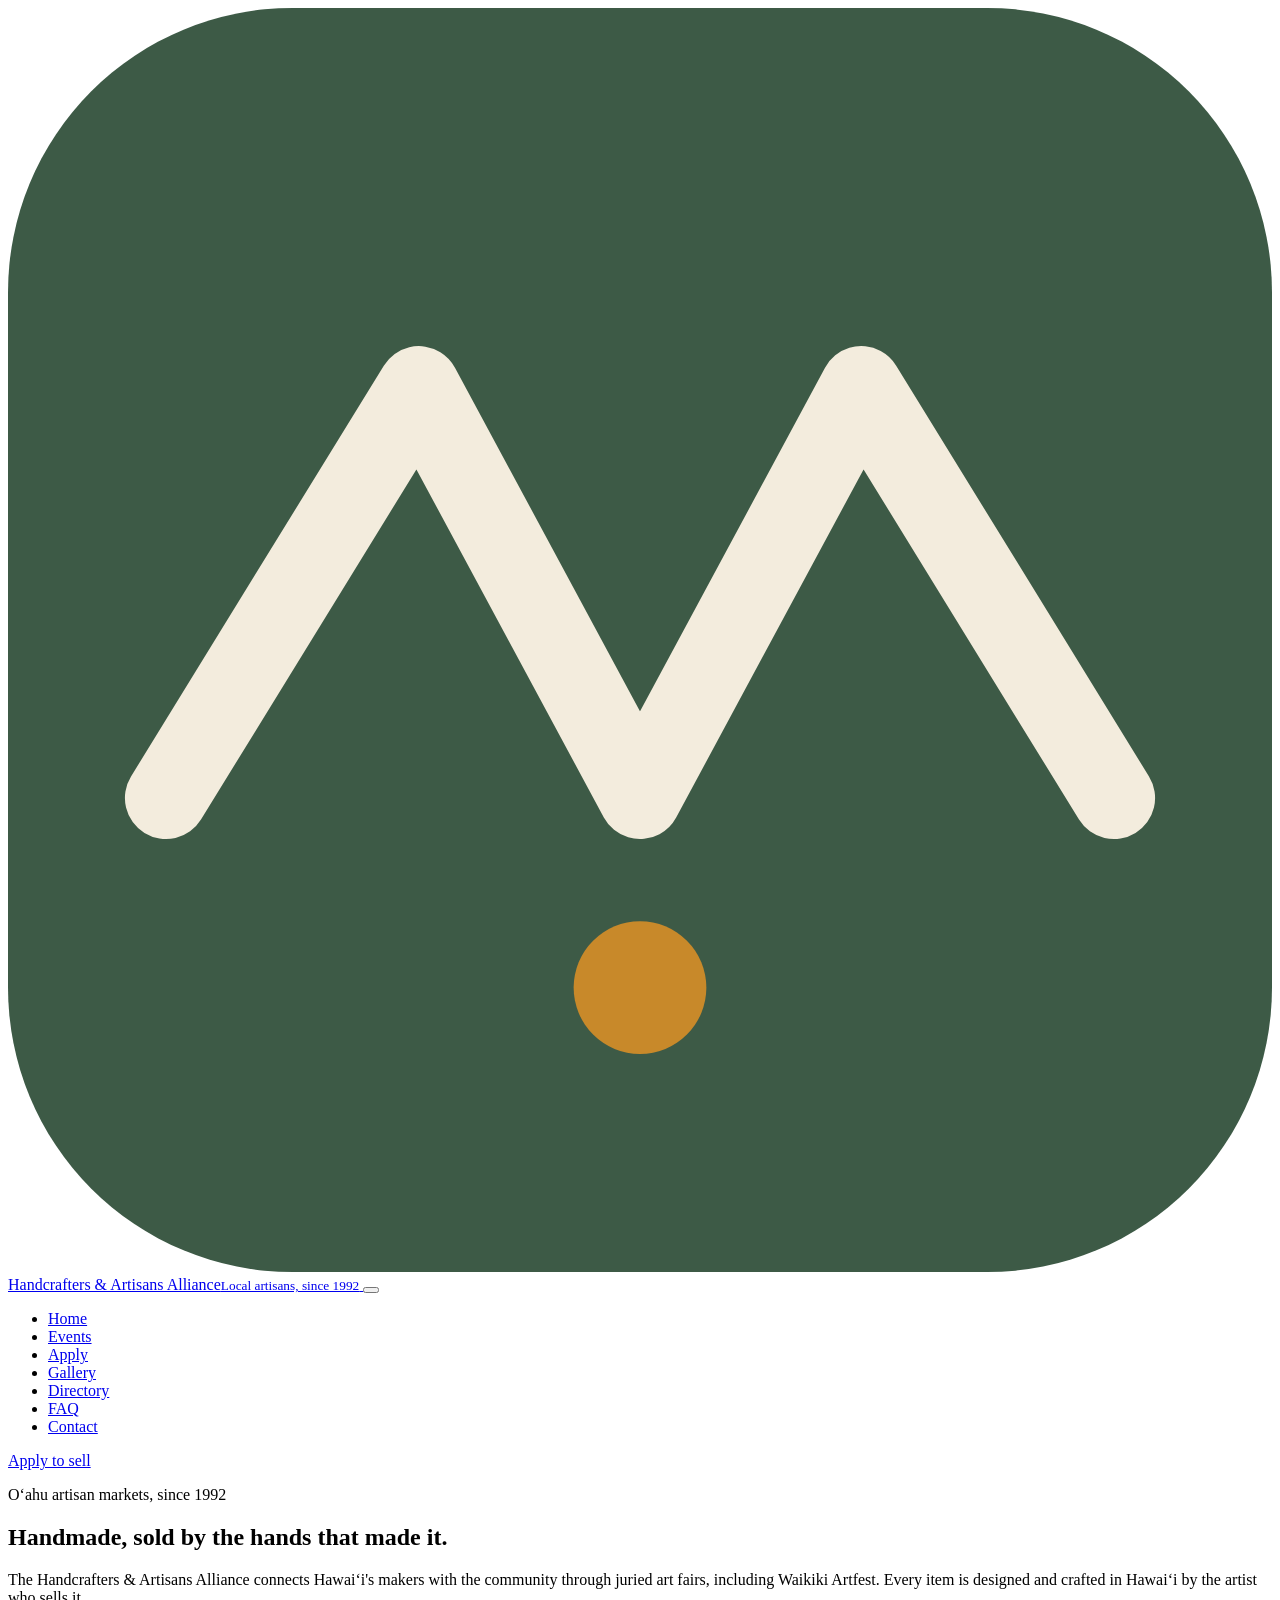
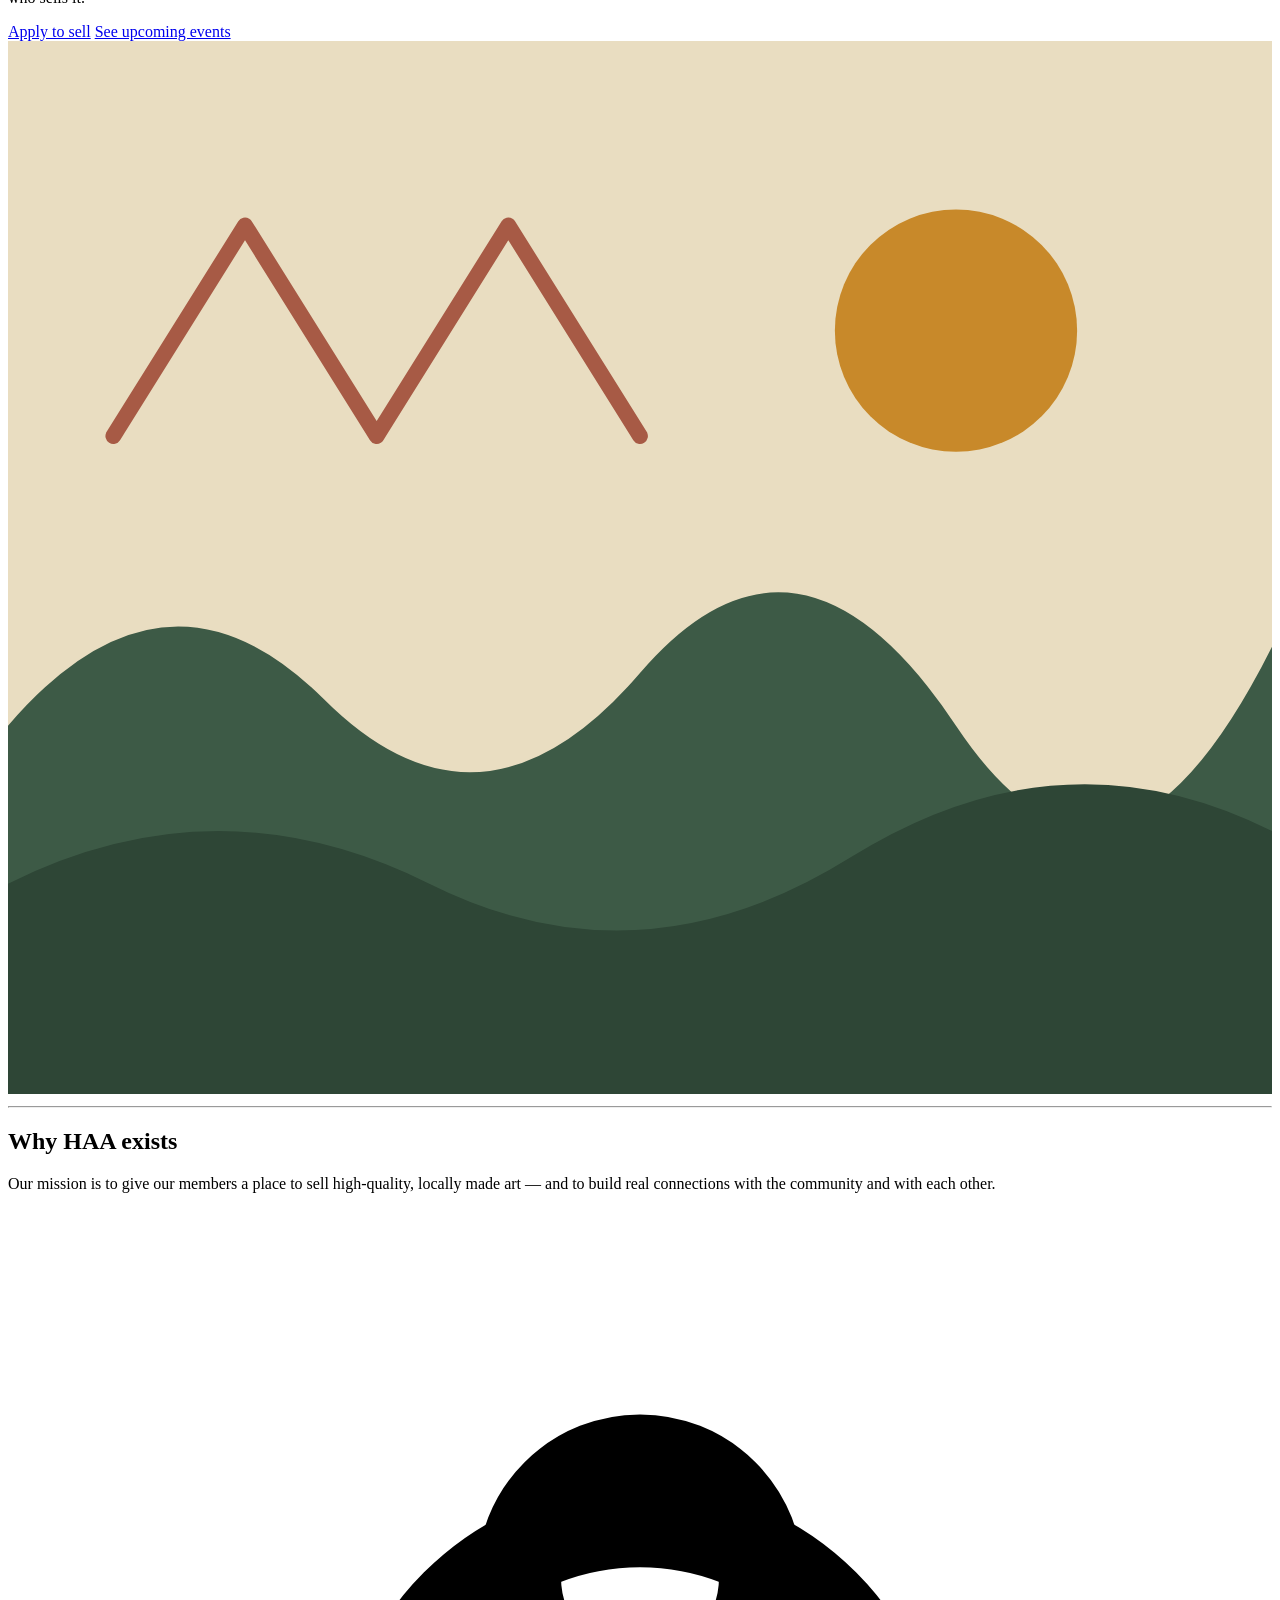
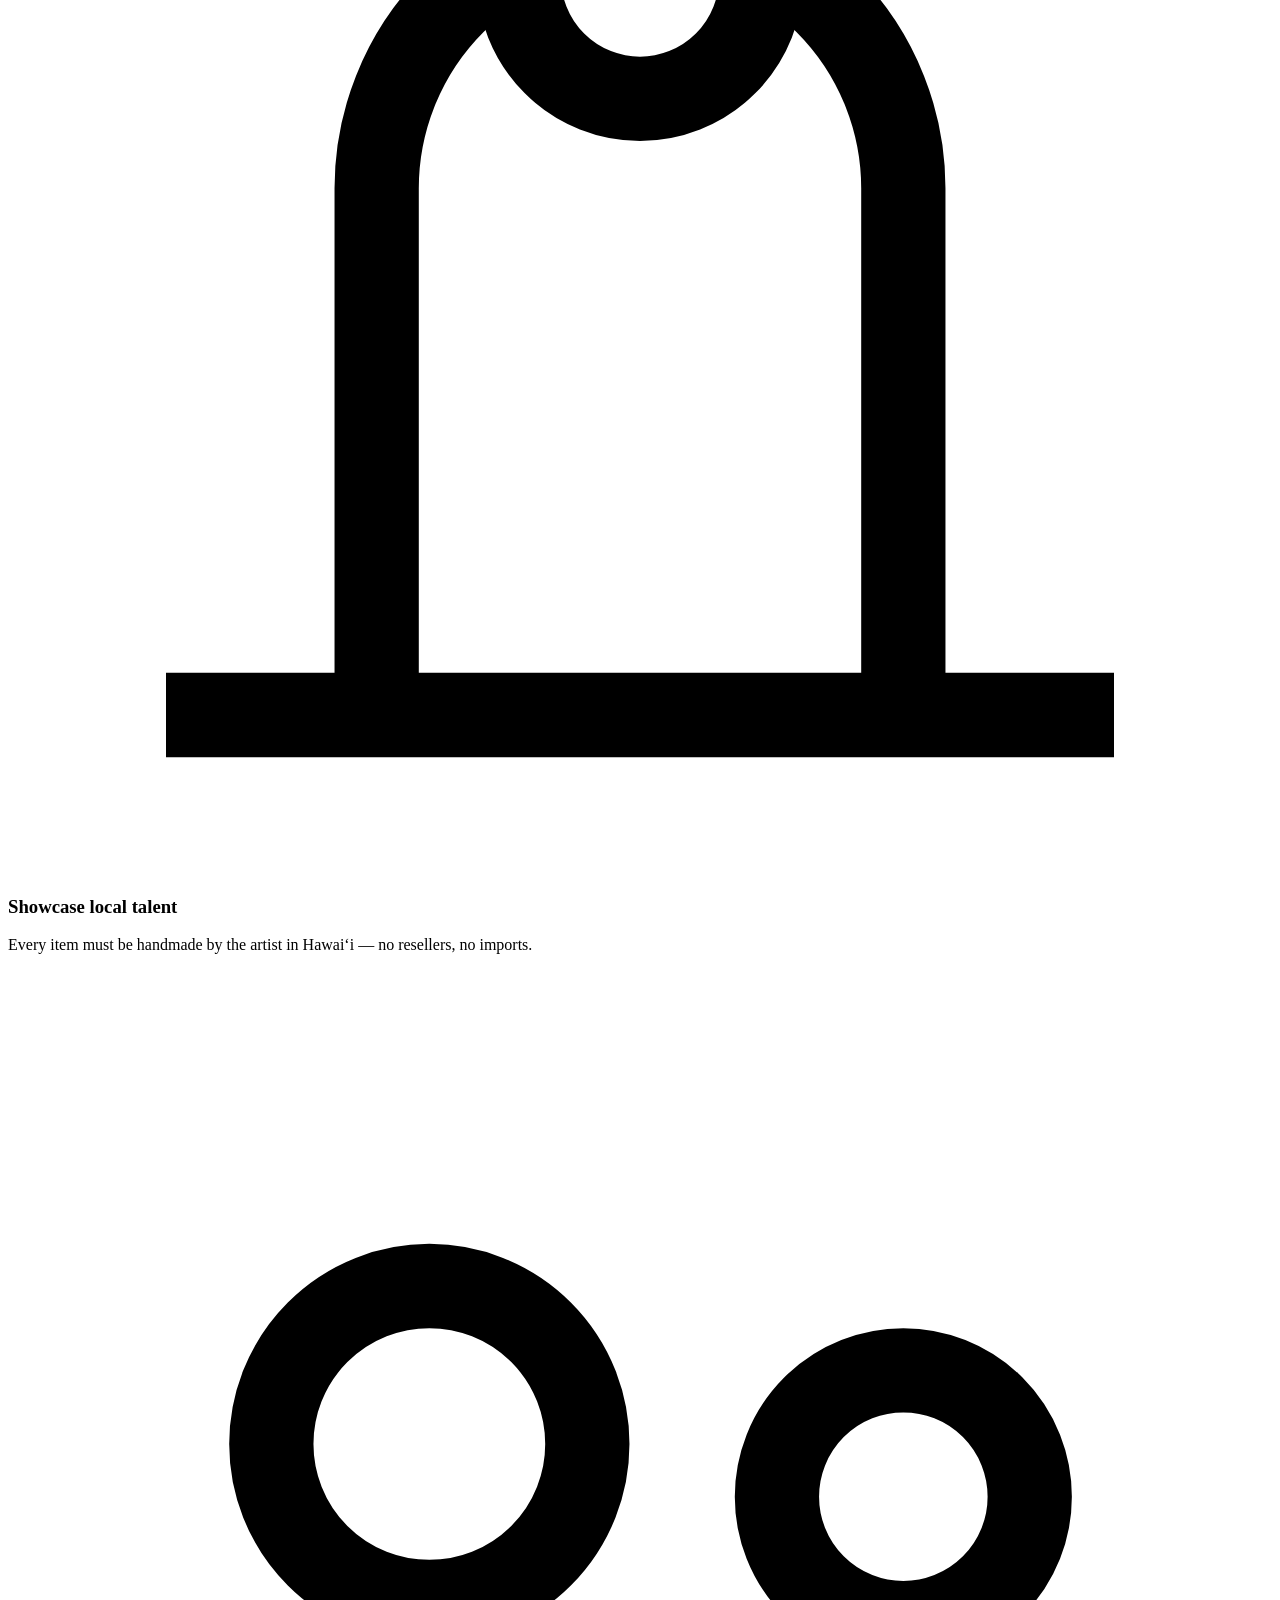
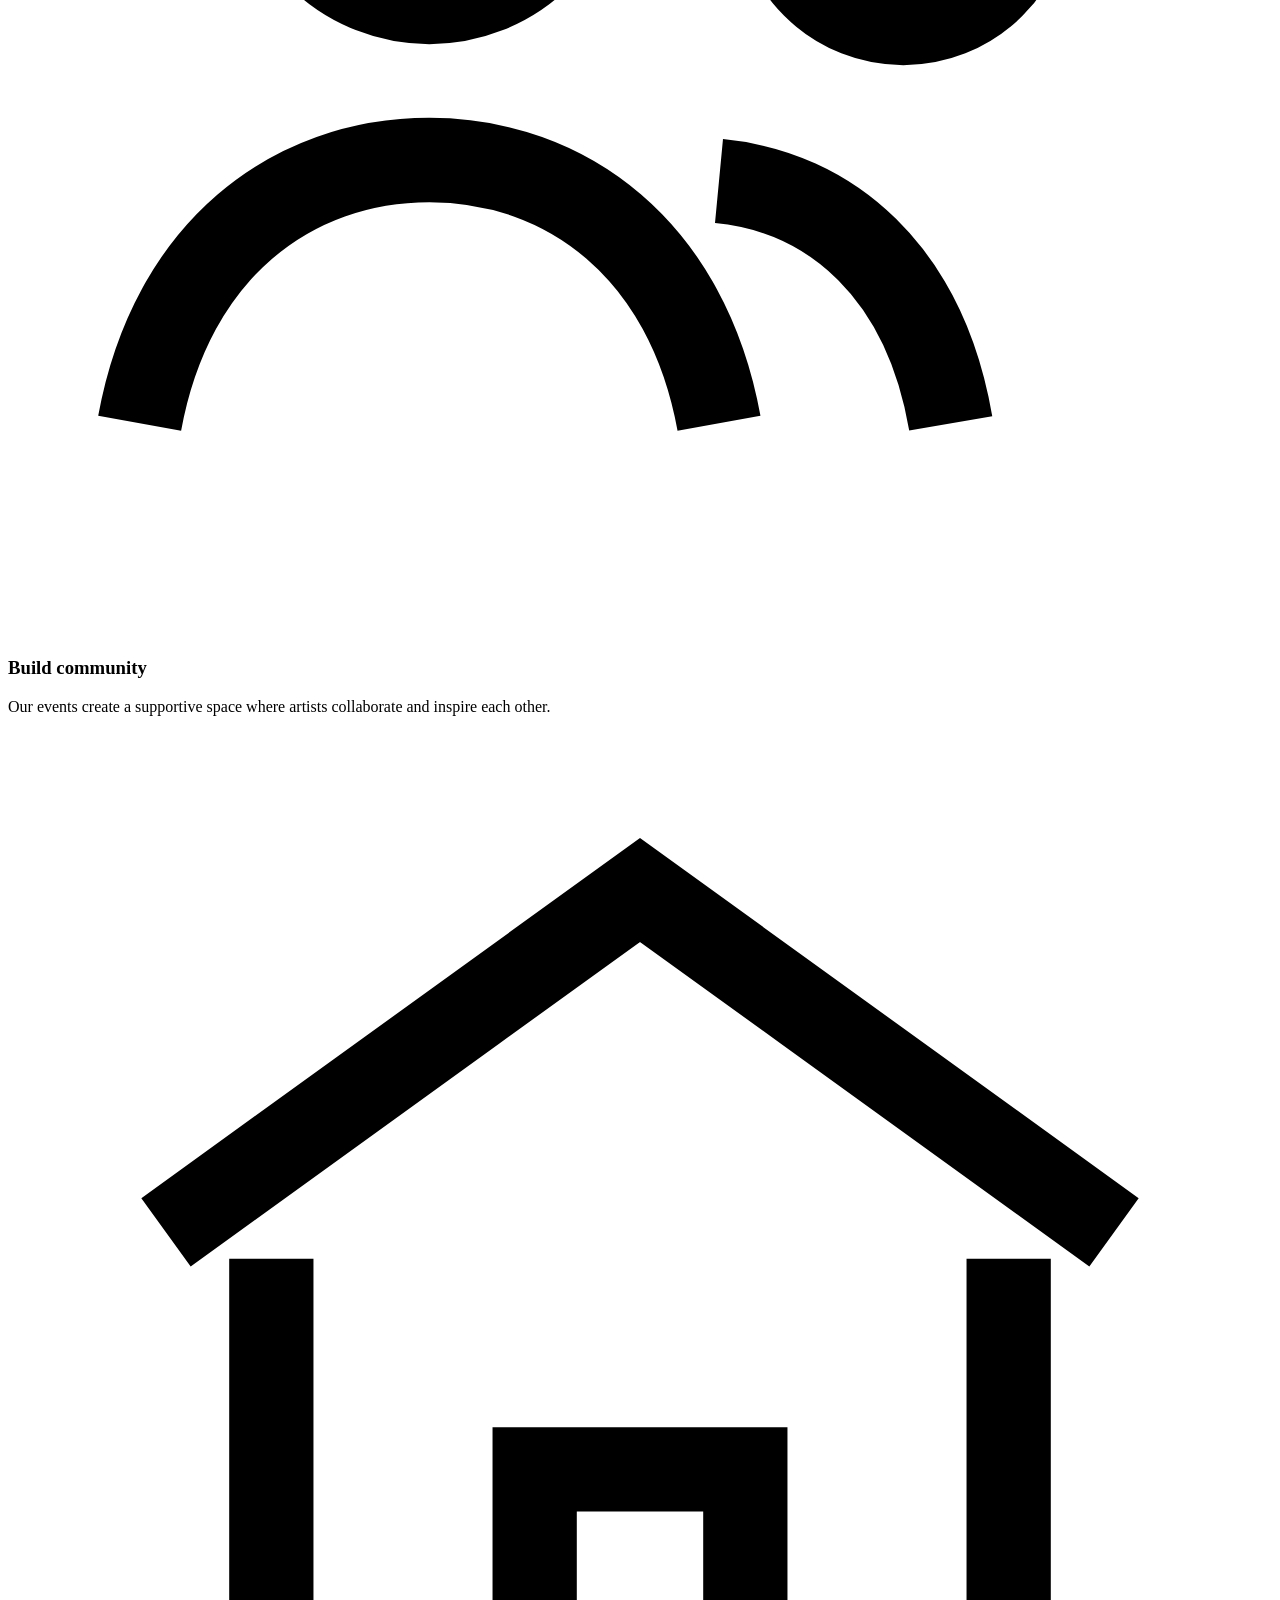
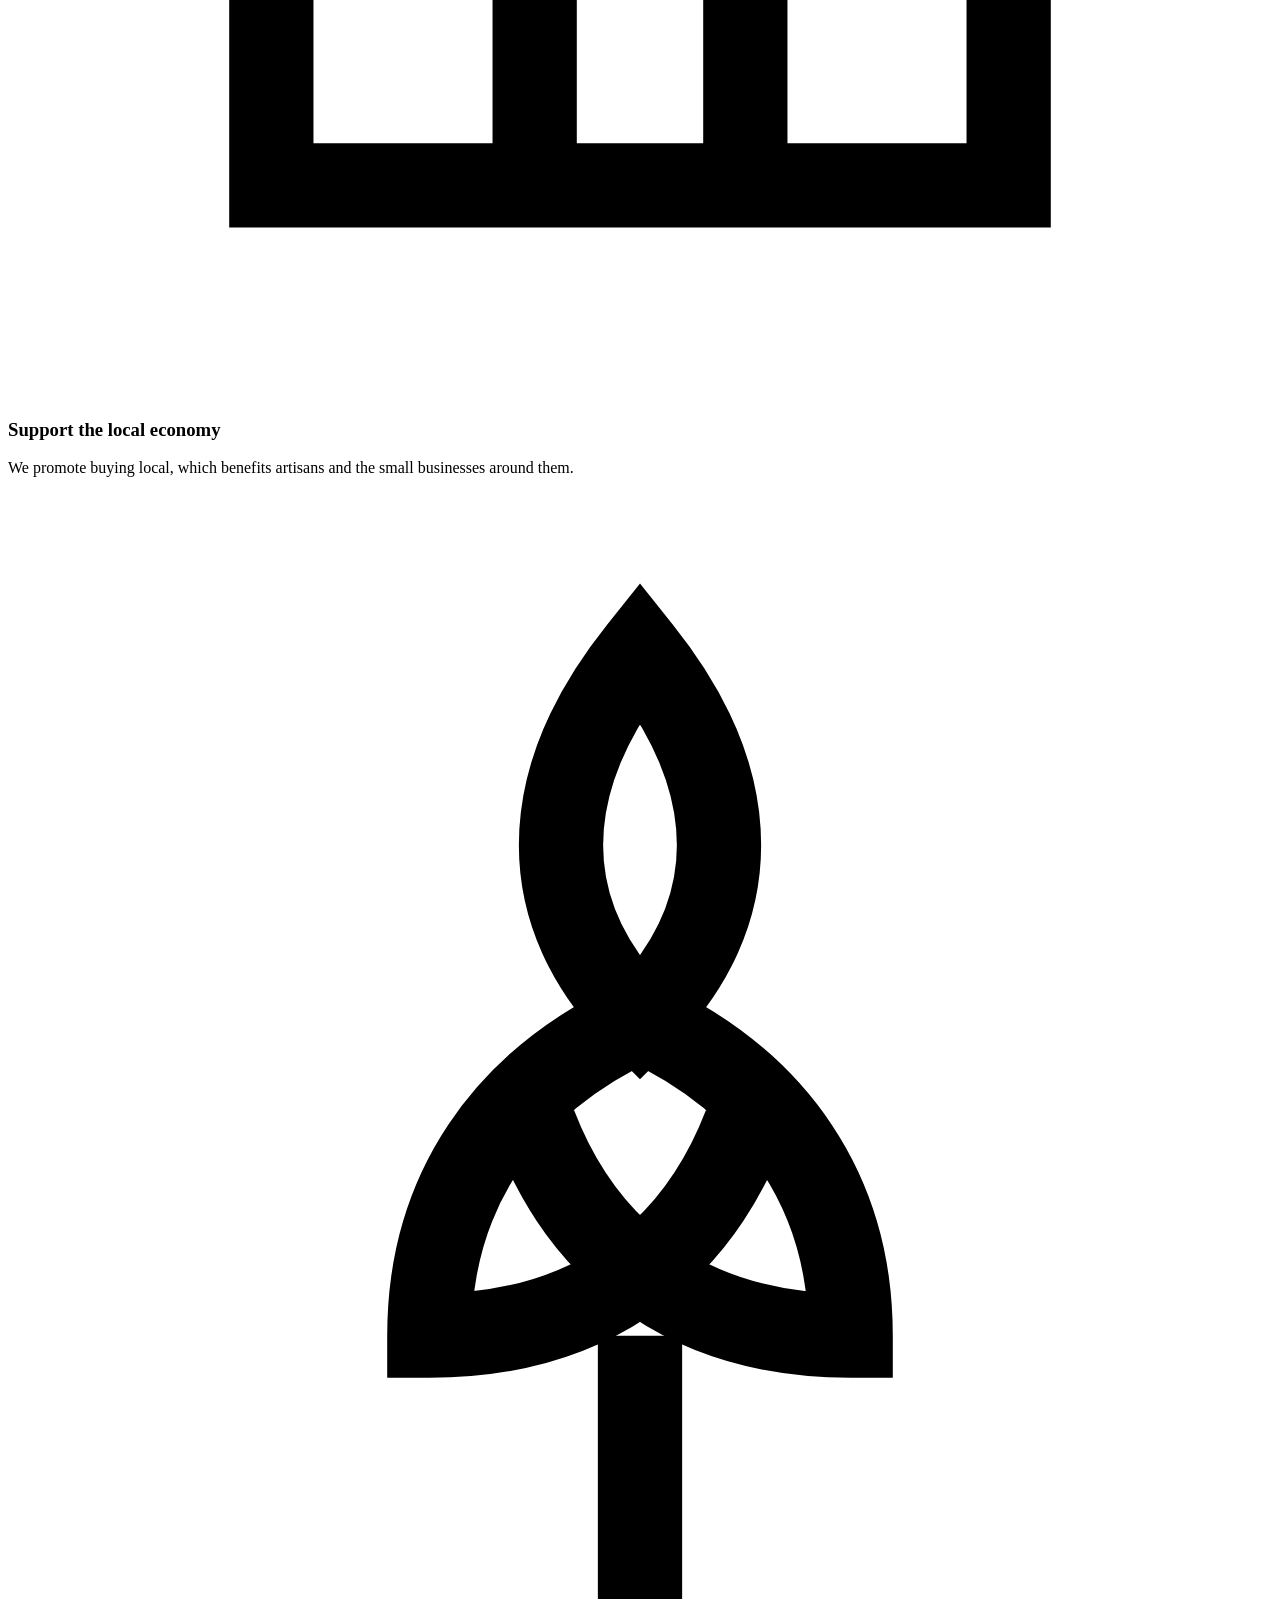
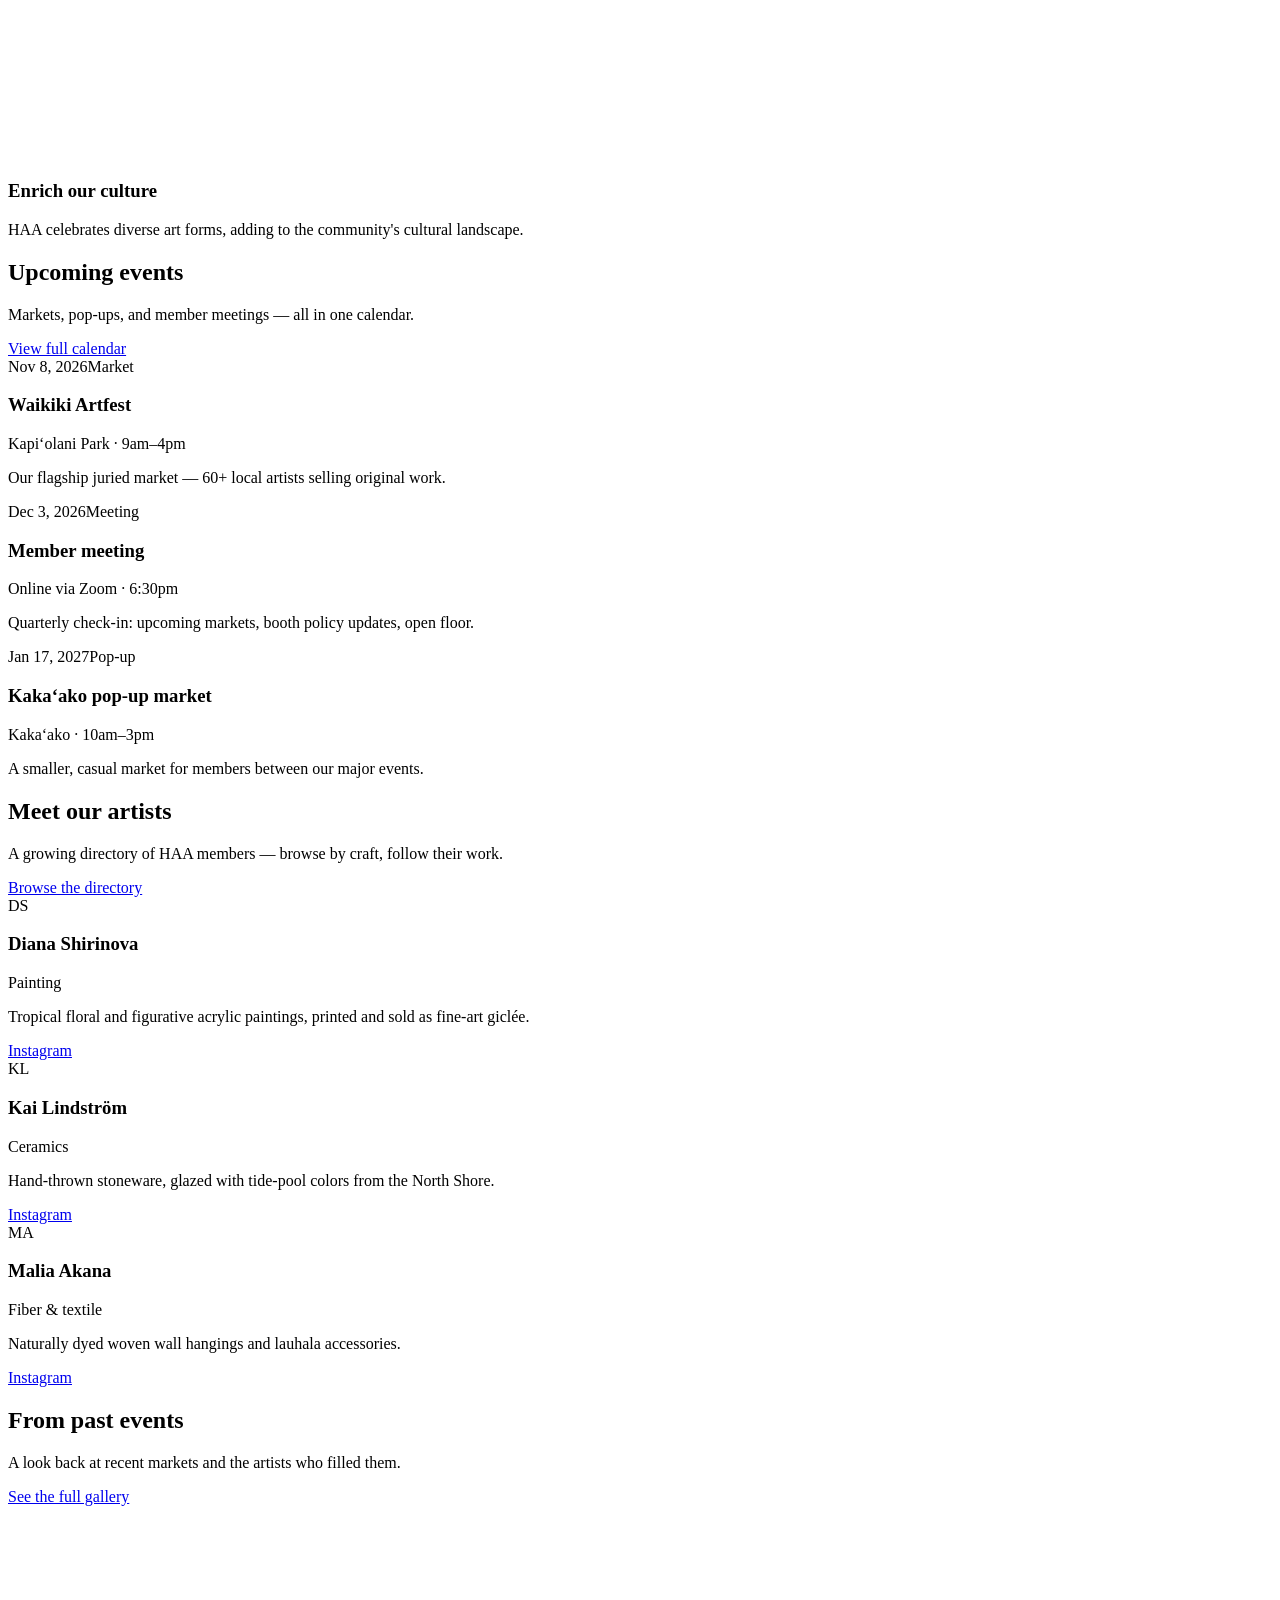
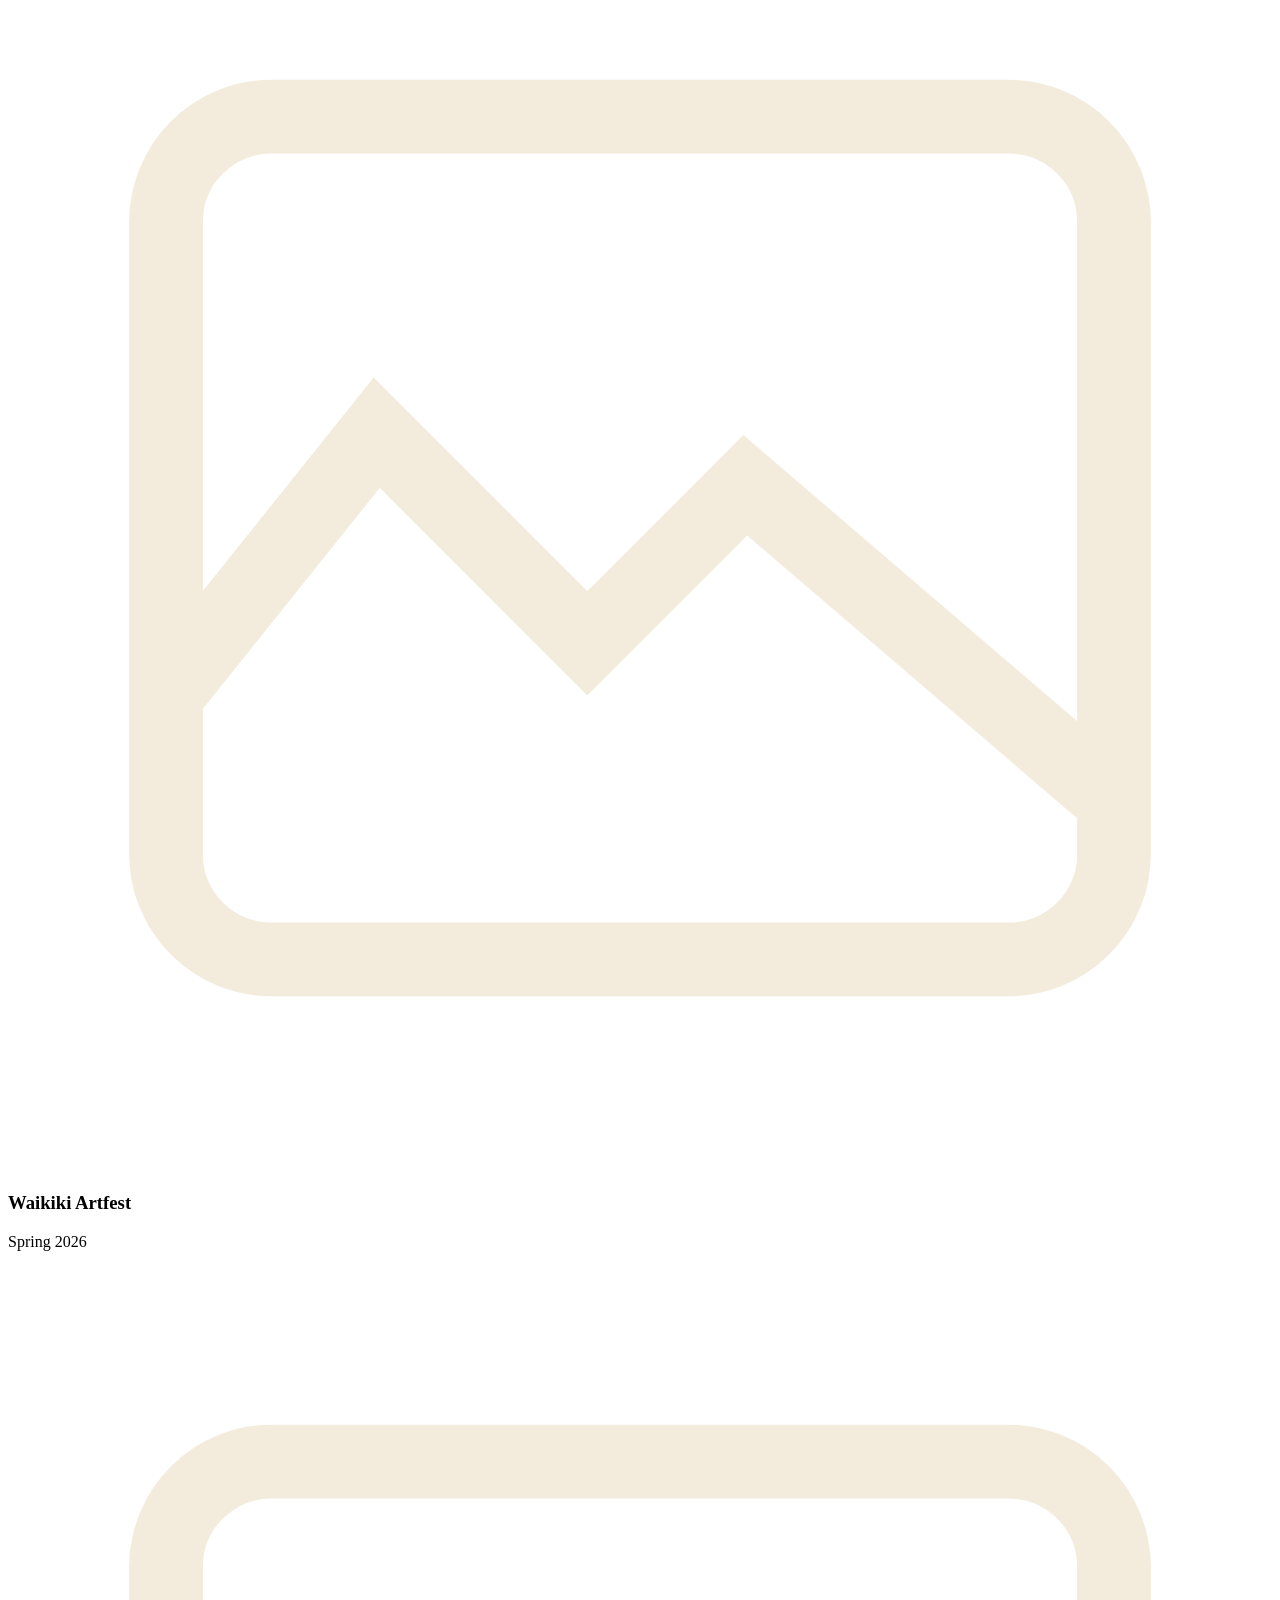
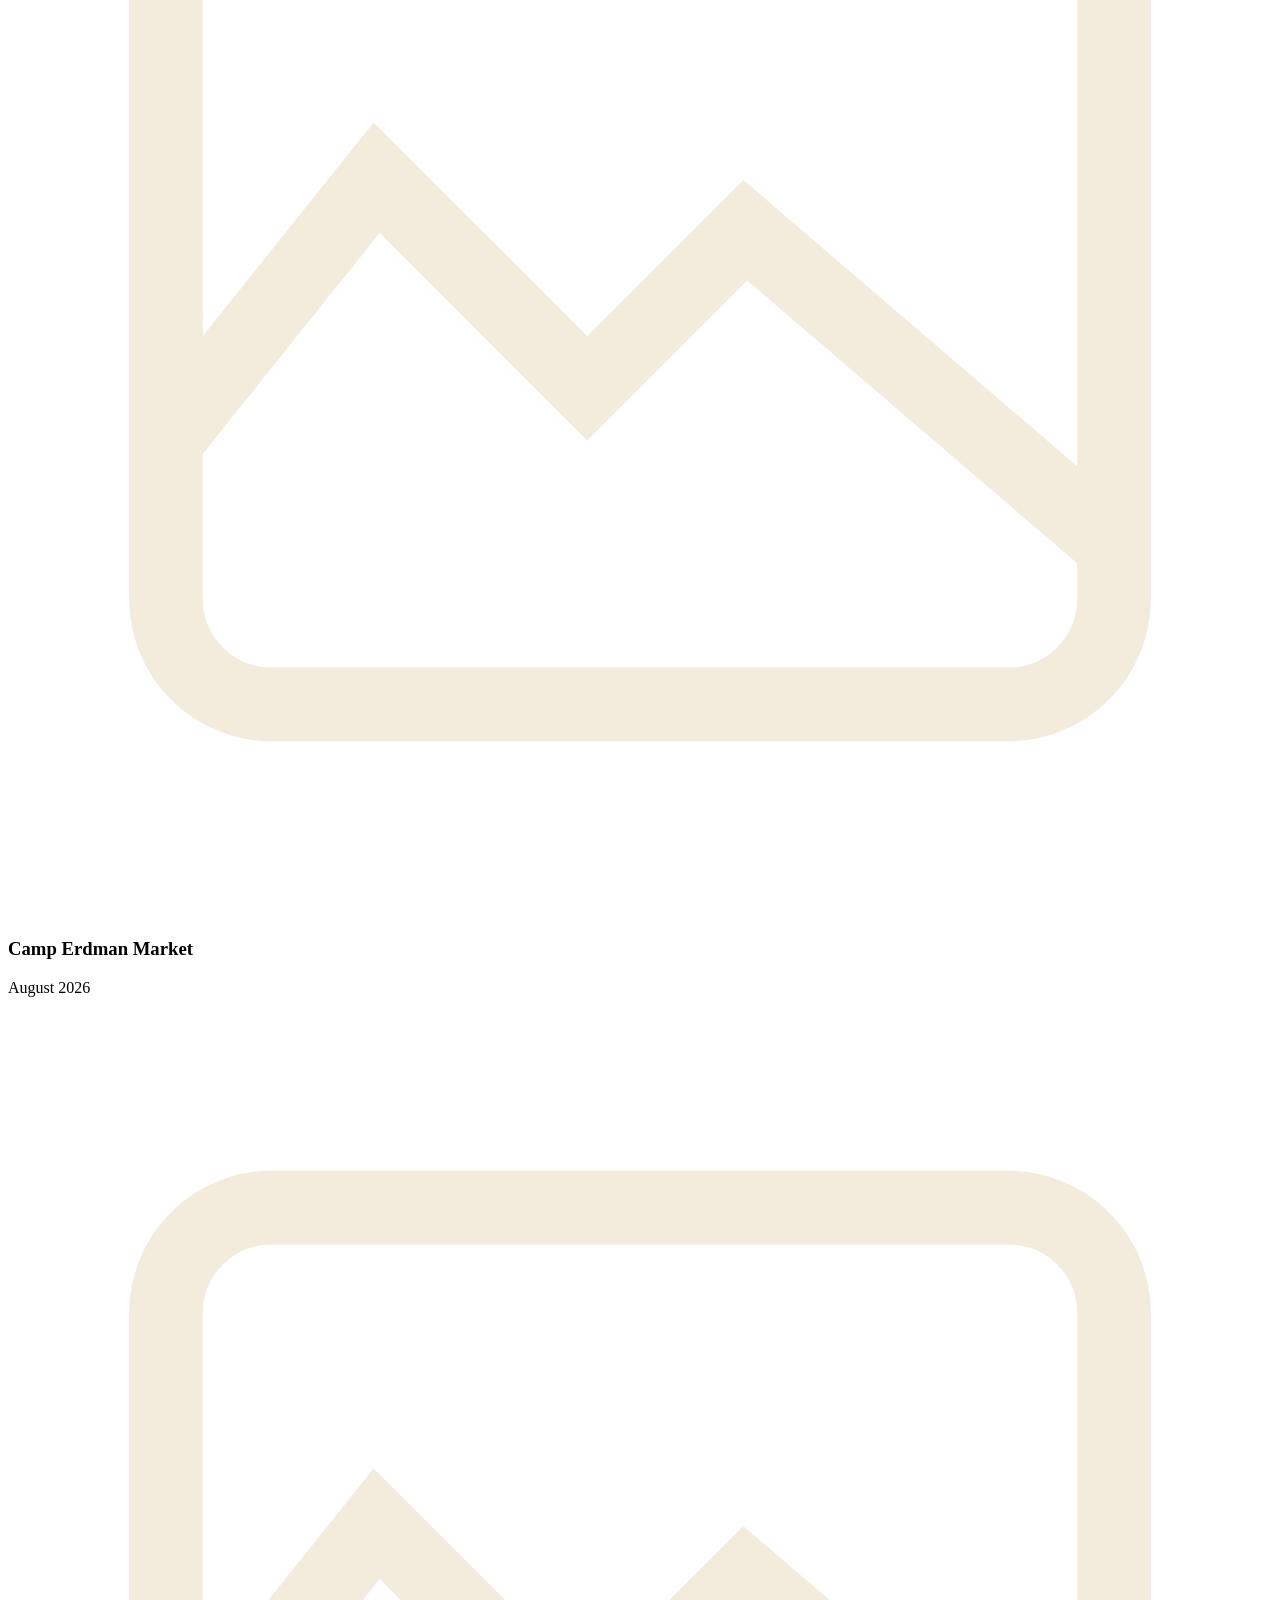
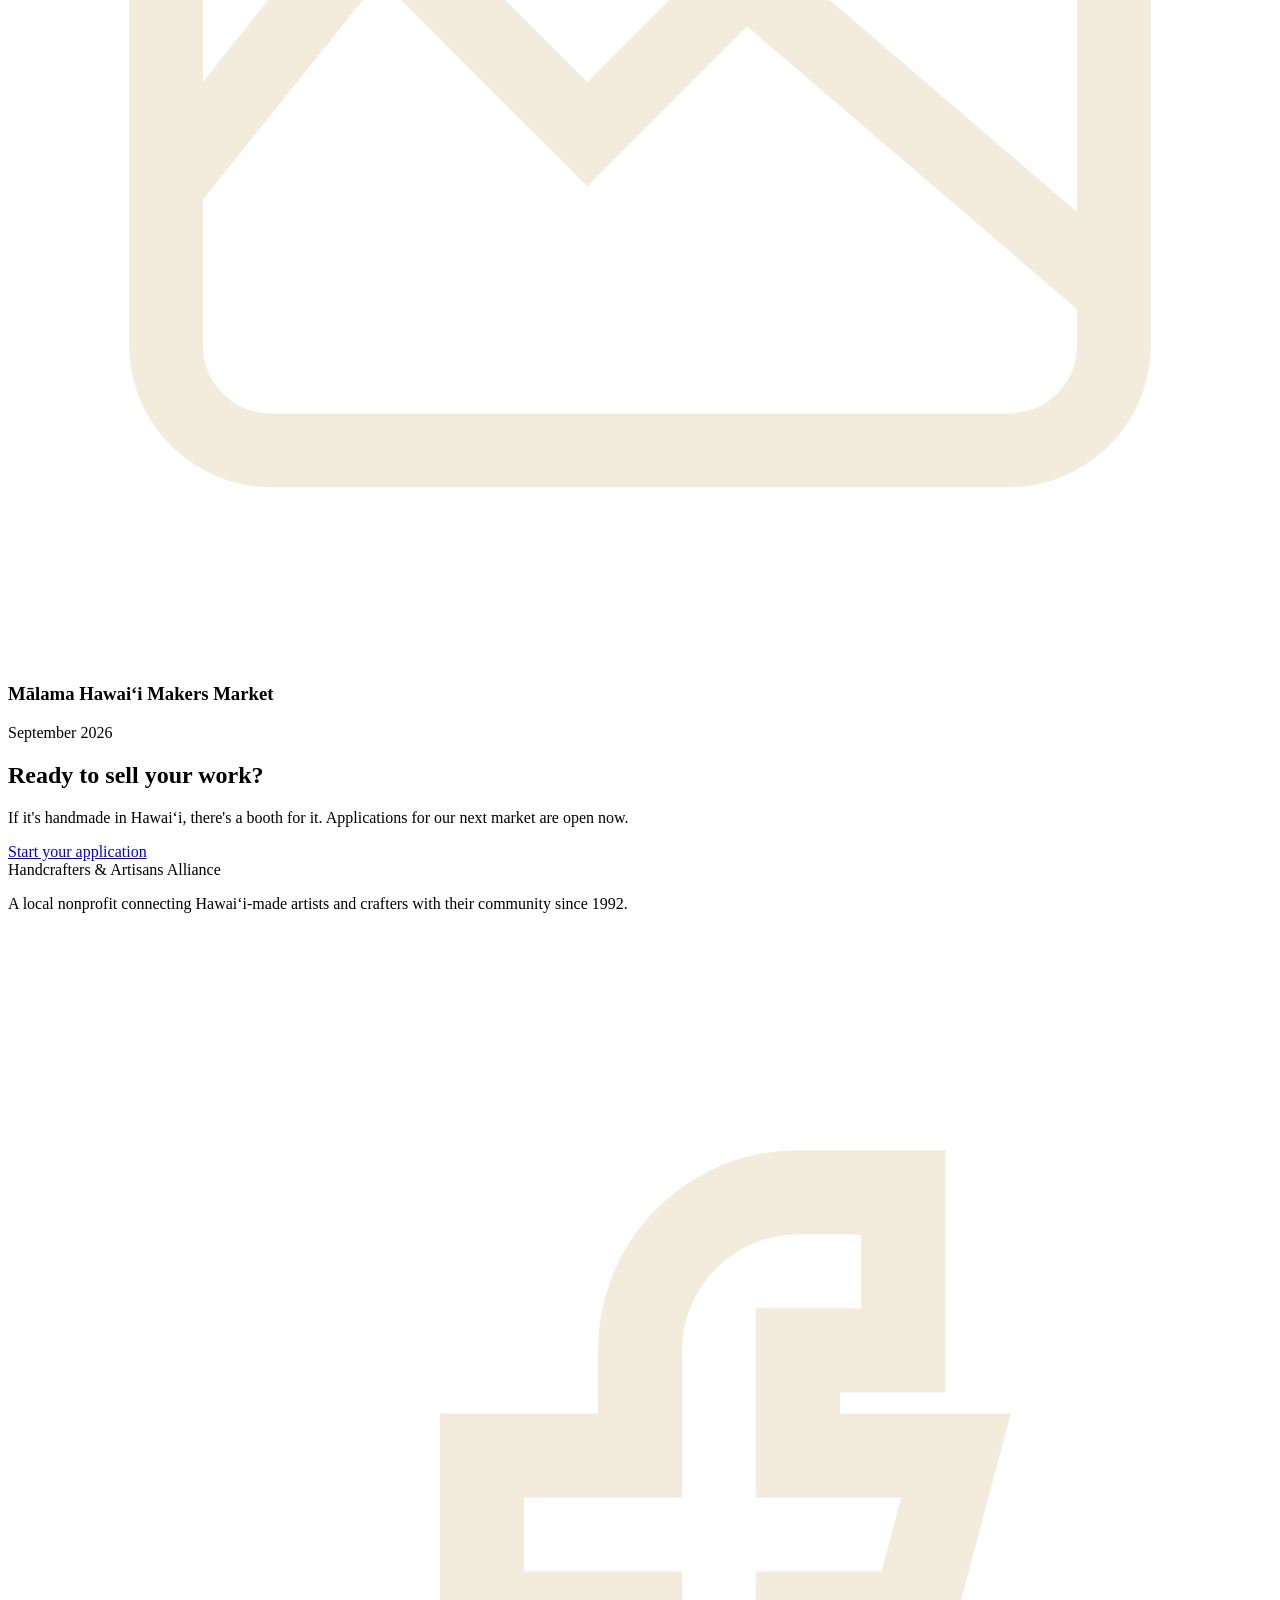
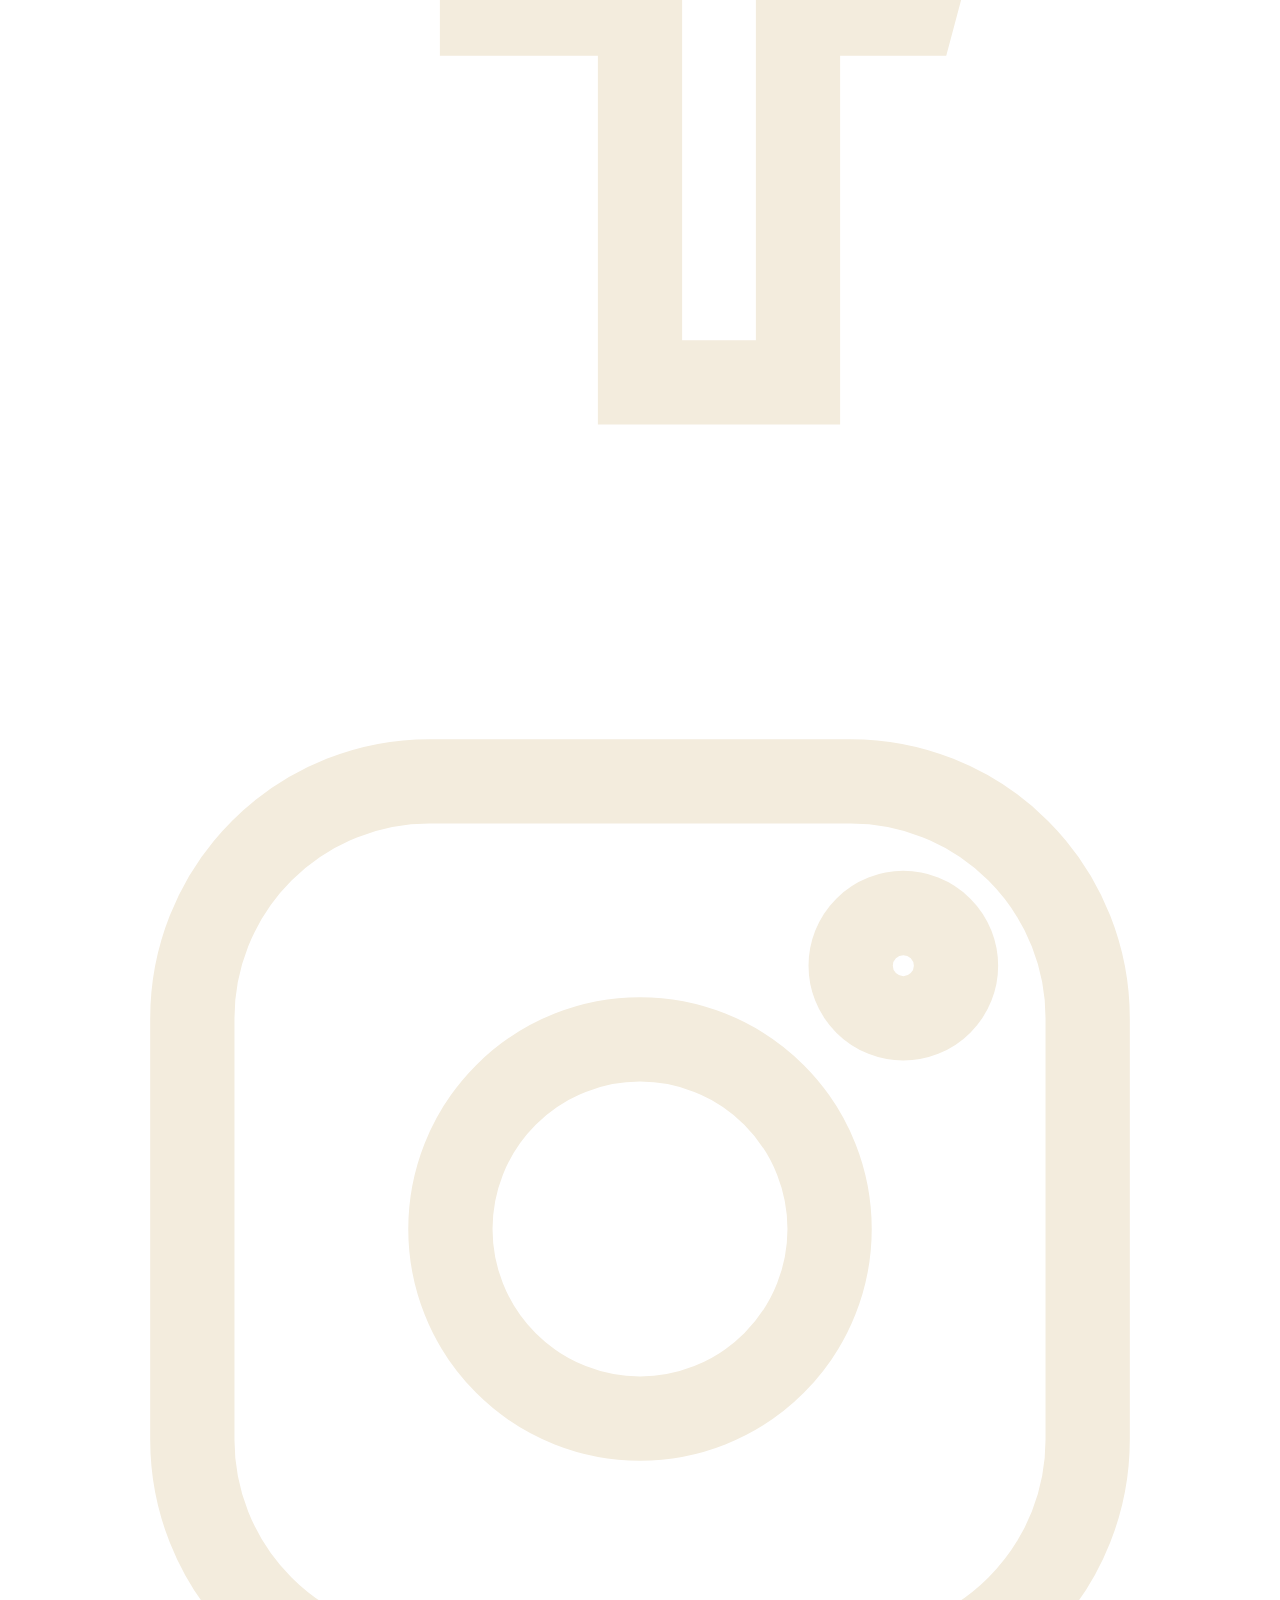
==== index.html @ 686de7d7 "Add files via upload" ====
<!doctype html>
<html lang="en">
<head>
<meta charset="utf-8">
<meta name="viewport" content="width=device-width, initial-scale=1">
<title>Handcrafters &amp; Artisans Alliance — Local Artisan Markets in Hawai‘i</title>
<meta name="description" content="HAA is a local nonprofit connecting Hawai‘i-made artists and crafters with their community through juried art fairs, including Waikiki Artfest, since 1992.">
<link rel="preconnect" href="https://fonts.googleapis.com">
<link rel="preconnect" href="https://fonts.gstatic.com" crossorigin>
<link href="https://fonts.googleapis.com/css2?family=Fraunces:opsz,wght@9..144,500;9..144,600;9..144,700&family=Work+Sans:wght@400;500;600;700&display=swap" rel="stylesheet">
<link rel="stylesheet" href="css/style.css">
</head>
<body>

<header class="site-header">
  <div class="nav-row">
    <a class="brand" href="index.html">
      <svg class="brand-mark" viewBox="0 0 40 40" xmlns="http://www.w3.org/2000/svg" aria-hidden="true">
        <rect width="40" height="40" rx="9" fill="#3D5A46"/>
        <path d="M5 25 L13 12 L20 25 L27 12 L35 25" stroke="#F3ECDD" stroke-width="2.6" fill="none" stroke-linecap="round" stroke-linejoin="round"/>
        <circle cx="20" cy="31" r="2.1" fill="#C8892A"/>
      </svg>
      <span class="brand-text">Handcrafters &amp; Artisans Alliance<small>Local artisans, since 1992</small></span>
    </a>
    <button class="nav-toggle" aria-label="Toggle menu" aria-expanded="false"><span></span></button>
    <ul class="nav-links">
      <li><a href="index.html" aria-current="page">Home</a></li>
      <li><a href="events.html">Events</a></li>
      <li><a href="apply.html">Apply</a></li>
      <li><a href="gallery.html">Gallery</a></li>
      <li><a href="directory.html">Directory</a></li>
      <li><a href="faq.html">FAQ</a></li>
      <li><a href="contact.html">Contact</a></li>
    </ul>
    <div class="nav-cta">
      <a class="btn btn-primary" href="apply.html">Apply to sell</a>
    </div>
  </div>
</header>

<main>

  <section class="hero">
    <div class="container hero-grid">
      <div>
        <p class="hero-eyebrow">O‘ahu artisan markets, since 1992</p>
        <h1>Handmade, sold by the hands that made it.</h1>
        <p class="lede">The Handcrafters &amp; Artisans Alliance connects Hawai‘i's makers with the community through juried art fairs, including Waikiki Artfest. Every item is designed and crafted in Hawai‘i by the artist who sells it.</p>
        <div class="hero-ctas">
          <a class="btn btn-primary" href="apply.html">Apply to sell</a>
          <a class="btn btn-ghost" href="events.html">See upcoming events</a>
        </div>
      </div>
      <div class="hero-art">
        <svg viewBox="0 0 480 400" xmlns="http://www.w3.org/2000/svg" role="img" aria-label="Abstract illustration of mountains and waves in Hawaiian kapa-cloth colors">
          <rect width="480" height="400" fill="#E9DDC1"/>
          <path d="M0 400 L0 260 Q60 190 120 250 T240 240 T360 260 T480 230 L480 400 Z" fill="#3D5A46"/>
          <path d="M0 400 L0 320 Q80 280 160 320 T320 310 T480 300 L480 400 Z" fill="#2E4636"/>
          <circle cx="360" cy="110" r="46" fill="#C8892A"/>
          <path d="M40 150 L90 70 L140 150 L190 70 L240 150" stroke="#9C4430" stroke-width="6" fill="none" stroke-linecap="round" stroke-linejoin="round" opacity="0.85"/>
        </svg>
      </div>
    </div>
  </section>

  <hr class="divider">

  <section id="purpose">
    <div class="container">
      <div class="section-head">
        <div>
          <h2>Why HAA exists</h2>
          <p>Our mission is to give our members a place to sell high-quality, locally made art — and to build real connections with the community and with each other.</p>
        </div>
      </div>
      <div class="purpose-grid">
        <div class="purpose-card">
          <svg class="icon" viewBox="0 0 24 24" fill="none" stroke="currentColor" stroke-width="1.6"><path d="M7 21V11a5 5 0 0 1 10 0v10"/><path d="M3 21h18"/><circle cx="12" cy="7" r="2.3"/></svg>
          <h3>Showcase local talent</h3>
          <p>Every item must be handmade by the artist in Hawai‘i — no resellers, no imports.</p>
        </div>
        <div class="purpose-card">
          <svg class="icon" viewBox="0 0 24 24" fill="none" stroke="currentColor" stroke-width="1.6"><circle cx="8" cy="9" r="3"/><circle cx="17" cy="10" r="2.4"/><path d="M2.5 20c.6-3.3 2.9-5 5.5-5s4.9 1.7 5.5 5"/><path d="M13.5 15.4c2.1.2 3.9 1.7 4.4 4.6"/></svg>
          <h3>Build community</h3>
          <p>Our events create a supportive space where artists collaborate and inspire each other.</p>
        </div>
        <div class="purpose-card">
          <svg class="icon" viewBox="0 0 24 24" fill="none" stroke="currentColor" stroke-width="1.6"><path d="M3 9.5 12 3l9 6.5"/><path d="M5 10v10h14V10"/><path d="M10 20v-6h4v6"/></svg>
          <h3>Support the local economy</h3>
          <p>We promote buying local, which benefits artisans and the small businesses around them.</p>
        </div>
        <div class="purpose-card">
          <svg class="icon" viewBox="0 0 24 24" fill="none" stroke="currentColor" stroke-width="1.6"><path d="M12 3c2 2.5 2 5 0 7-2-2-2-4.5 0-7Z"/><path d="M12 10c2.6 1.2 4 3.3 4 6-2.9 0-5-1.4-6-4"/><path d="M12 10c-2.6 1.2-4 3.3-4 6 2.9 0 5-1.4 6-4"/><path d="M12 16v5"/></svg>
          <h3>Enrich our culture</h3>
          <p>HAA celebrates diverse art forms, adding to the community's cultural landscape.</p>
        </div>
      </div>
    </div>
  </section>

  <section class="on-taro">
    <div class="container">
      <div class="section-head">
        <div>
          <h2>Upcoming events</h2>
          <p>Markets, pop-ups, and member meetings — all in one calendar.</p>
        </div>
        <a class="btn btn-ghost-light" href="events.html">View full calendar</a>
      </div>
      <div class="card-row">
        <div class="event-card">
          <div class="date-tag"><span>Nov 8, 2026</span><span class="tag tag-market" style="border-color:var(--paper); color:var(--paper)">Market</span></div>
          <div class="body">
            <h3>Waikiki Artfest</h3>
            <p class="meta">Kapi‘olani Park · 9am–4pm</p>
            <p>Our flagship juried market — 60+ local artists selling original work.</p>
          </div>
        </div>
        <div class="event-card">
          <div class="date-tag"><span>Dec 3, 2026</span><span class="tag tag-meeting" style="border-color:var(--paper); color:var(--paper)">Meeting</span></div>
          <div class="body">
            <h3>Member meeting</h3>
            <p class="meta">Online via Zoom · 6:30pm</p>
            <p>Quarterly check-in: upcoming markets, booth policy updates, open floor.</p>
          </div>
        </div>
        <div class="event-card">
          <div class="date-tag"><span>Jan 17, 2027</span><span class="tag tag-pop-up" style="border-color:var(--paper); color:var(--paper)">Pop-up</span></div>
          <div class="body">
            <h3>Kaka‘ako pop-up market</h3>
            <p class="meta">Kaka‘ako · 10am–3pm</p>
            <p>A smaller, casual market for members between our major events.</p>
          </div>
        </div>
      </div>
    </div>
  </section>

  <section>
    <div class="container">
      <div class="section-head">
        <div>
          <h2>Meet our artists</h2>
          <p>A growing directory of HAA members — browse by craft, follow their work.</p>
        </div>
        <a class="btn btn-ghost" href="directory.html">Browse the directory</a>
      </div>
      <div class="directory-grid">
        <div class="vendor-card">
          <div class="avatar">DS</div>
          <h3>Diana Shirinova</h3>
          <p class="craft">Painting</p>
          <p>Tropical floral and figurative acrylic paintings, printed and sold as fine-art giclée.</p>
          <div class="links"><a href="https://instagram.com" target="_blank" rel="noopener">Instagram</a></div>
        </div>
        <div class="vendor-card">
          <div class="avatar">KL</div>
          <h3>Kai Lindström</h3>
          <p class="craft">Ceramics</p>
          <p>Hand-thrown stoneware, glazed with tide-pool colors from the North Shore.</p>
          <div class="links"><a href="https://instagram.com" target="_blank" rel="noopener">Instagram</a></div>
        </div>
        <div class="vendor-card">
          <div class="avatar">MA</div>
          <h3>Malia Akana</h3>
          <p class="craft">Fiber &amp; textile</p>
          <p>Naturally dyed woven wall hangings and lauhala accessories.</p>
          <div class="links"><a href="https://instagram.com" target="_blank" rel="noopener">Instagram</a></div>
        </div>
      </div>
    </div>
  </section>

  <section>
    <div class="container">
      <div class="section-head">
        <div>
          <h2>From past events</h2>
          <p>A look back at recent markets and the artists who filled them.</p>
        </div>
        <a class="btn btn-ghost" href="gallery.html">See the full gallery</a>
      </div>
      <div class="gallery-grid">
        <div class="gallery-item">
          <div class="gallery-thumb" style="background:var(--taro)">
            <svg viewBox="0 0 24 24" fill="none" stroke="#F3ECDD" stroke-width="1.4"><path d="M3 15l4-5 4 4 3-3 7 6"/><rect x="3" y="4" width="18" height="16" rx="2"/></svg>
          </div>
          <div class="gallery-cap"><h3>Waikiki Artfest</h3><span class="yr">Spring 2026</span></div>
        </div>
        <div class="gallery-item">
          <div class="gallery-thumb" style="background:var(--noni)">
            <svg viewBox="0 0 24 24" fill="none" stroke="#F3ECDD" stroke-width="1.4"><path d="M3 15l4-5 4 4 3-3 7 6"/><rect x="3" y="4" width="18" height="16" rx="2"/></svg>
          </div>
          <div class="gallery-cap"><h3>Camp Erdman Market</h3><span class="yr">August 2026</span></div>
        </div>
        <div class="gallery-item">
          <div class="gallery-thumb" style="background:var(--ochre-deep)">
            <svg viewBox="0 0 24 24" fill="none" stroke="#F3ECDD" stroke-width="1.4"><path d="M3 15l4-5 4 4 3-3 7 6"/><rect x="3" y="4" width="18" height="16" rx="2"/></svg>
          </div>
          <div class="gallery-cap"><h3>Mālama Hawai‘i Makers Market</h3><span class="yr">September 2026</span></div>
        </div>
      </div>
    </div>
  </section>

  <section class="pattern-kapa">
    <div class="container" style="text-align:left">
      <h2>Ready to sell your work?</h2>
      <p class="lede" style="color:var(--ink-soft)">If it's handmade in Hawai‘i, there's a booth for it. Applications for our next market are open now.</p>
      <a class="btn btn-primary" href="apply.html">Start your application</a>
    </div>
  </section>

</main>

<footer class="site-footer">
  <div class="container">
    <div class="footer-grid">
      <div class="footer-brand">
        <div class="brand-text" style="color:var(--paper)">Handcrafters &amp; Artisans Alliance</div>
        <p>A local nonprofit connecting Hawai‘i-made artists and crafters with their community since 1992.</p>
        <div class="social-row">
          <a href="https://www.facebook.com/HAAHawaii" target="_blank" rel="noopener" aria-label="Facebook">
            <svg viewBox="0 0 24 24" fill="none" stroke="#F3ECDD" stroke-width="1.6"><path d="M15 8h2V5h-2a3 3 0 0 0-3 3v2H9v3h3v7h3v-7h2.2l.8-3H15V8Z"/></svg>
          </a>
          <a href="https://instagram.com/waikikiartfest" target="_blank" rel="noopener" aria-label="Instagram">
            <svg viewBox="0 0 24 24" fill="none" stroke="#F3ECDD" stroke-width="1.6"><rect x="3.5" y="3.5" width="17" height="17" rx="4.5"/><circle cx="12" cy="12" r="3.6"/><circle cx="17" cy="7" r="1"/></svg>
          </a>
        </div>
      </div>
      <div>
        <h4>Explore</h4>
        <ul>
          <li><a href="events.html">Upcoming events</a></li>
          <li><a href="gallery.html">Past events</a></li>
          <li><a href="directory.html">Artist directory</a></li>
        </ul>
      </div>
      <div>
        <h4>For artists</h4>
        <ul>
          <li><a href="apply.html">Apply to sell</a></li>
          <li><a href="faq.html">FAQ</a></li>
          <li><a href="contact.html">Membership questions</a></li>
        </ul>
      </div>
      <div>
        <h4>Contact</h4>
        <ul>
          <li><a href="mailto:hello@haahawaii.org">hello@haahawaii.org</a></li>
          <li>O‘ahu, Hawai‘i</li>
        </ul>
      </div>
    </div>
    <div class="footer-bottom">
      <span>© 2026 Handcrafters &amp; Artisans Alliance. All items sold are handmade in Hawai‘i.</span>
      <span>Design preview — placeholder content</span>
    </div>
  </div>
</footer>

<script src="js/main.js"></script>
</body>
</html>
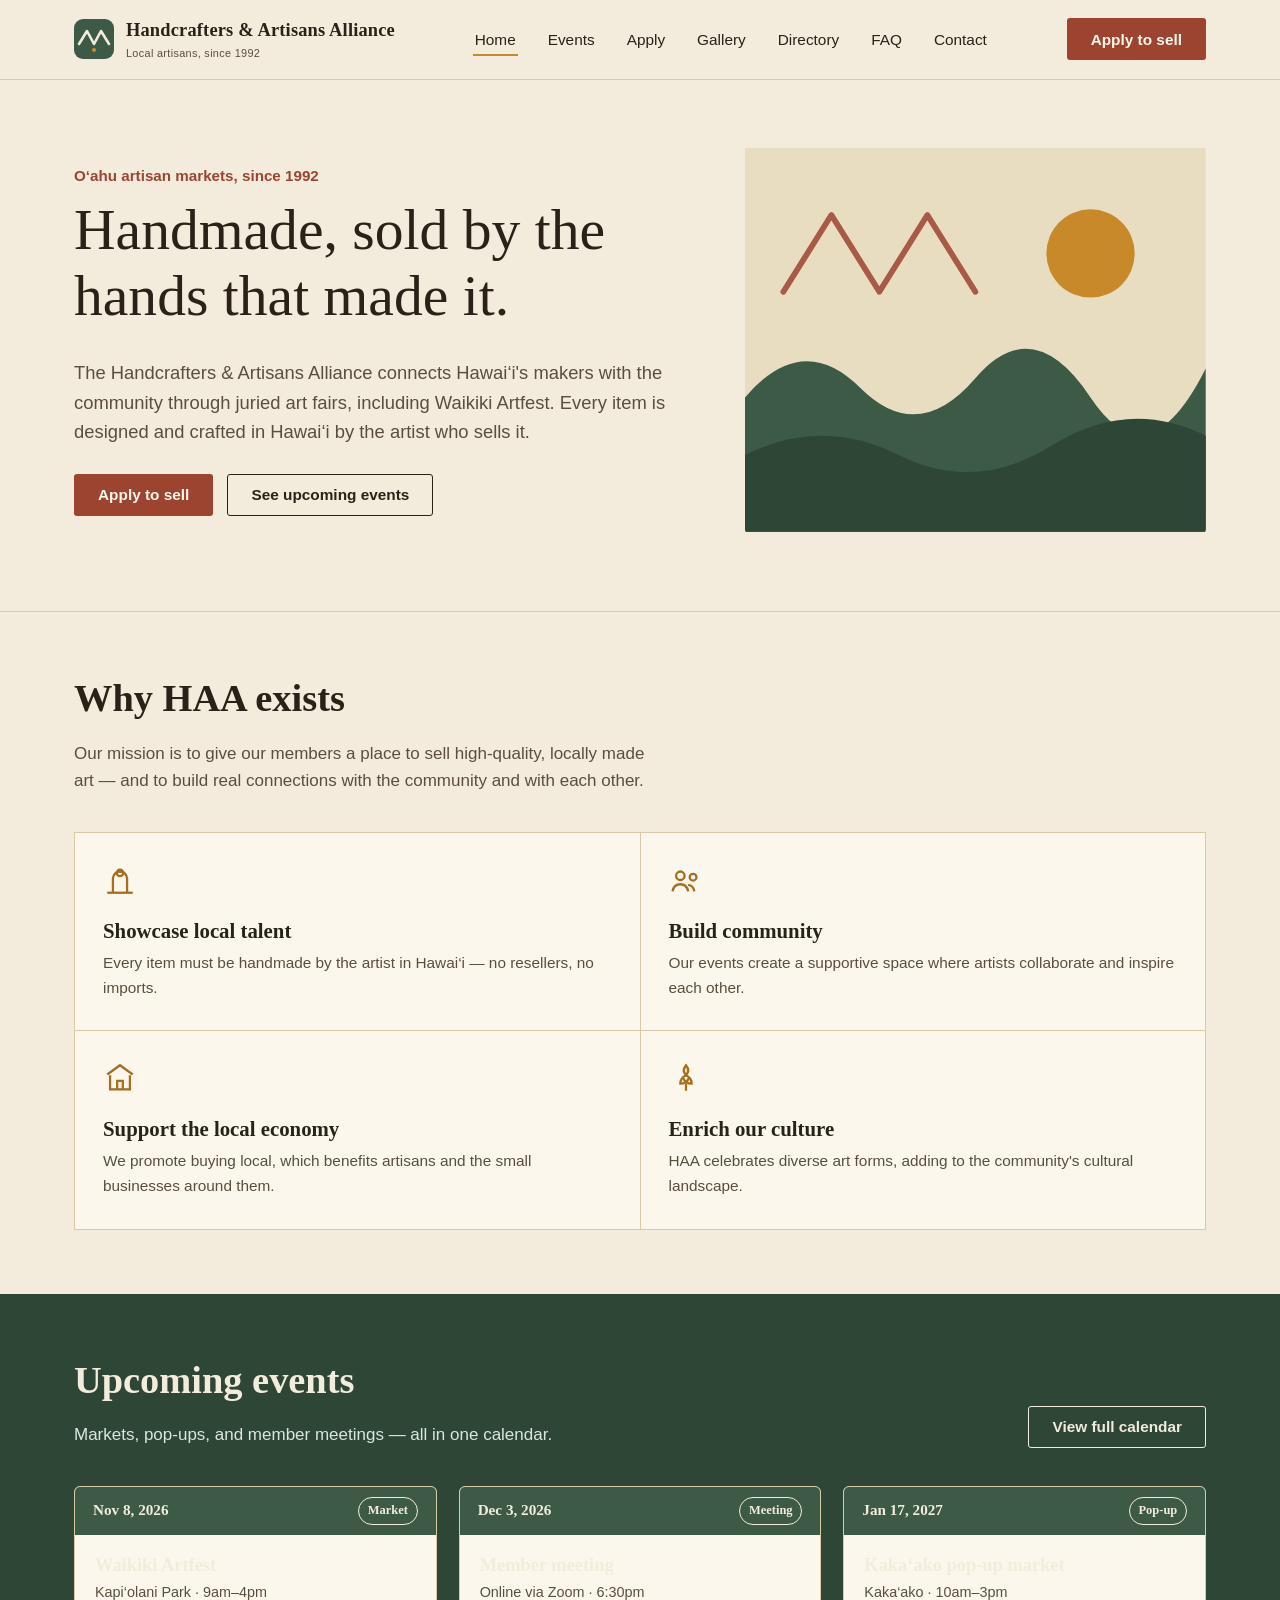
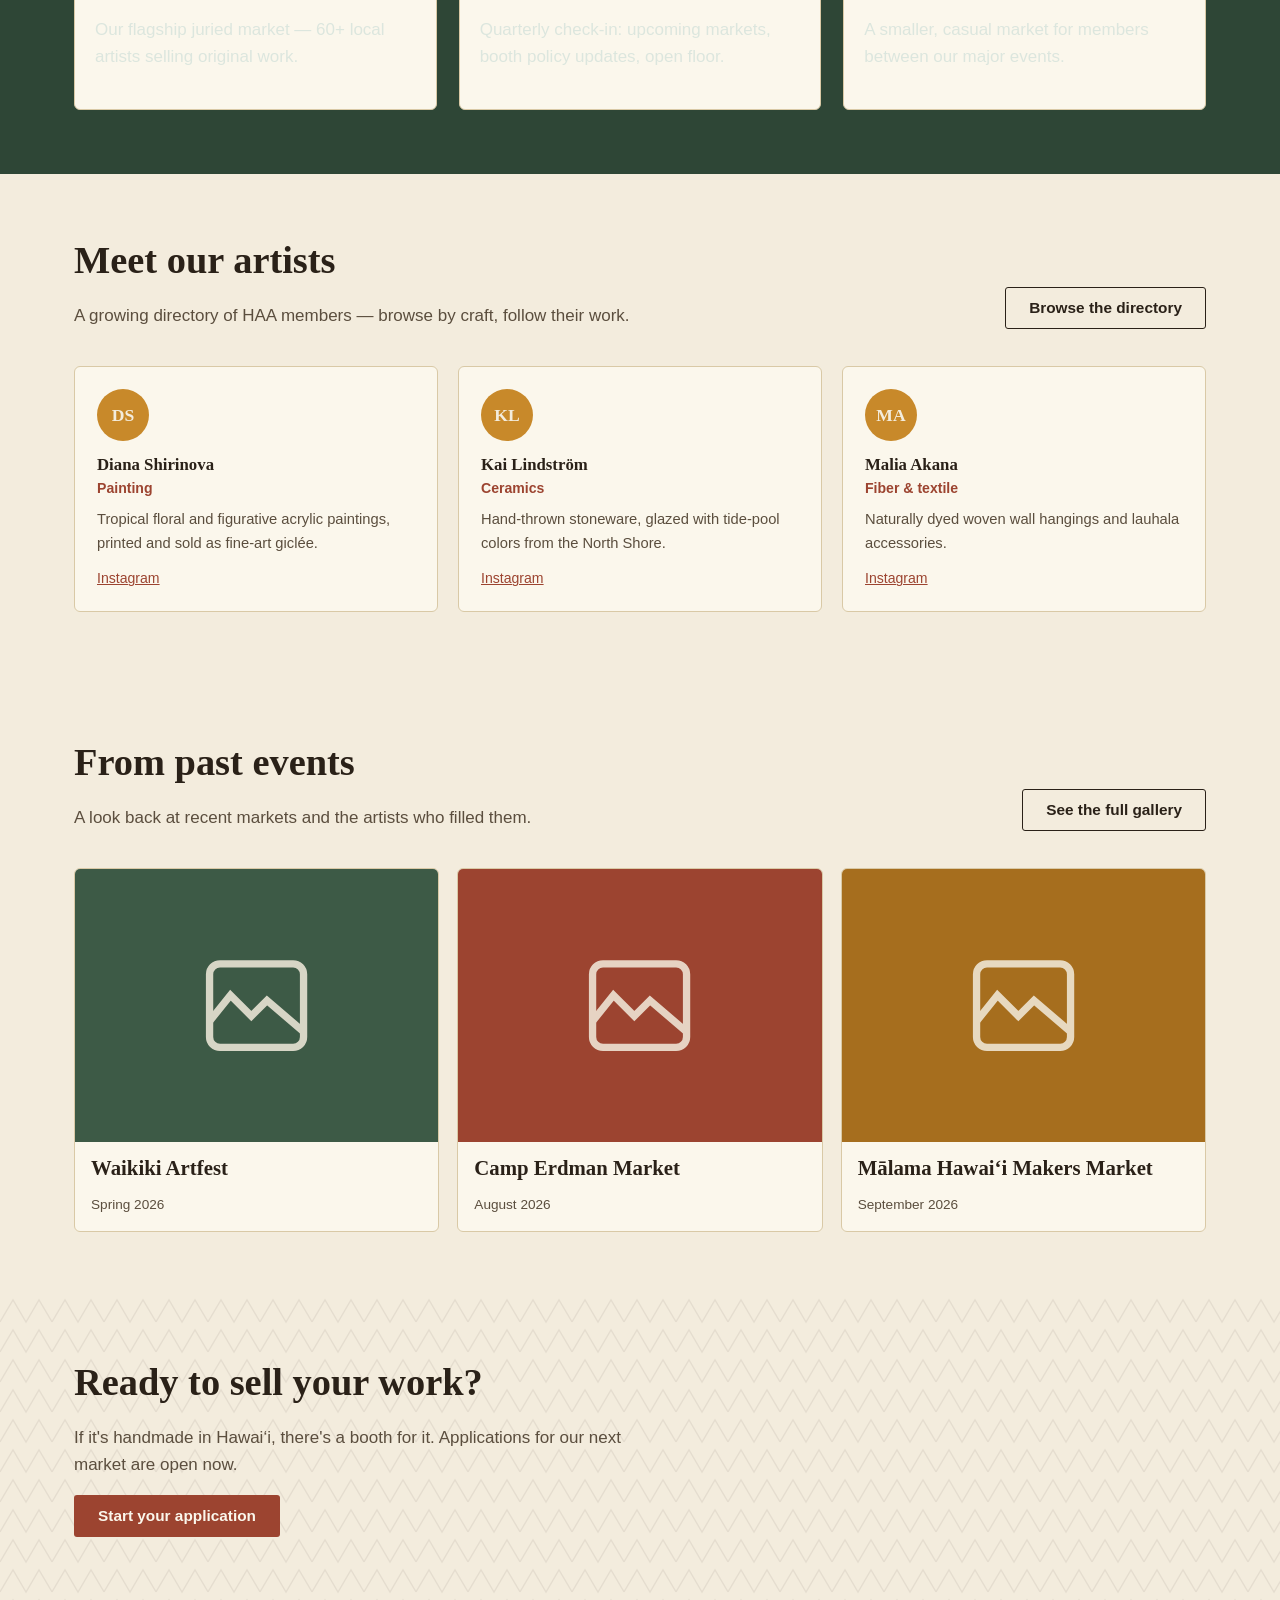
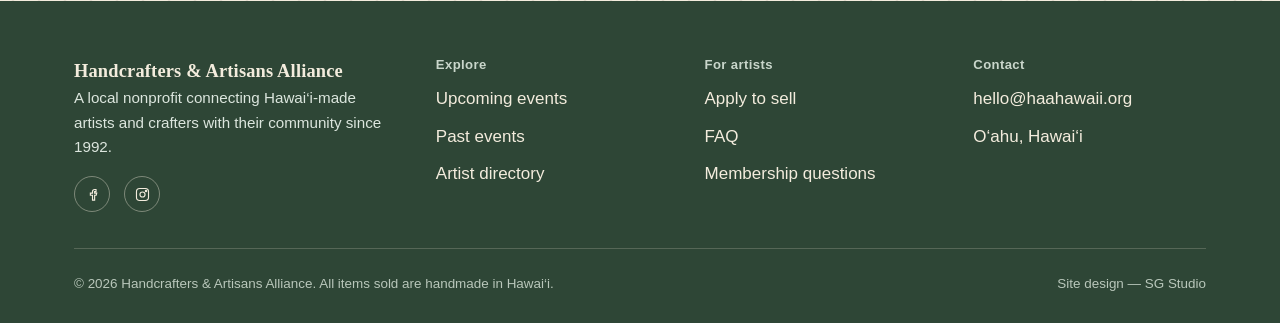
==== commit c2c9eb47: "Add files via upload" ====
--- a/index.html
+++ b/index.html
@@ -254,7 +254,7 @@
     </div>
     <div class="footer-bottom">
       <span>© 2026 Handcrafters &amp; Artisans Alliance. All items sold are handmade in Hawai‘i.</span>
-      <span>Design preview — placeholder content</span>
+      <span>Site design — SG Studio</span>
     </div>
   </div>
 </footer>
--- a/css/style.css
+++ b/css/style.css
@@ -0,0 +1,513 @@
+/* ============================================================
+   Handcrafters & Artisans Alliance — shared stylesheet
+   Design tokens drawn from kapa cloth dye colors: turmeric
+   ochre, morinda (noni) red-brown, taro-leaf green, on an
+   unbleached kapa cream. Ink is a warm kukui-soot brown-black
+   rather than pure black.
+   ============================================================ */
+
+:root{
+  --paper:        #F3ECDD;
+  --paper-deep:   #E9DDC1;
+  --paper-card:   #FBF7EC;
+  --ink:          #2A2118;
+  --ink-soft:     #5B4E3E;
+  --ochre:        #C8892A;
+  --ochre-deep:   #A66E1E;
+  --noni:         #9C4430;
+  --noni-deep:    #7E3323;
+  --taro:         #3D5A46;
+  --taro-deep:    #2E4636;
+  --line:         #D9C9A6;
+
+  --font-display: 'Fraunces', 'Iowan Old Style', serif;
+  --font-body:    'Work Sans', 'Segoe UI', sans-serif;
+
+  --max-w: 1180px;
+  --radius-sm: 3px;
+  --radius-md: 6px;
+}
+
+*, *::before, *::after{ box-sizing: border-box; }
+html{ scroll-behavior: smooth; }
+
+body{
+  margin: 0;
+  background: var(--paper);
+  color: var(--ink);
+  font-family: var(--font-body);
+  font-size: 17px;
+  line-height: 1.6;
+  -webkit-font-smoothing: antialiased;
+}
+
+h1,h2,h3,h4{
+  font-family: var(--font-display);
+  font-weight: 600;
+  color: var(--ink);
+  line-height: 1.15;
+  margin: 0 0 .5em;
+  font-variation-settings: "opsz" 40;
+}
+h1{ font-size: clamp(2.2rem, 5vw, 3.6rem); font-weight: 500; }
+h2{ font-size: clamp(1.7rem, 3.2vw, 2.4rem); }
+h3{ font-size: 1.3rem; }
+
+p{ margin: 0 0 1em; max-width: 62ch; }
+a{ color: var(--noni); text-decoration-thickness: 1px; }
+a:hover{ color: var(--noni-deep); }
+ul{ padding-left: 1.2em; }
+
+img{ max-width: 100%; display: block; }
+
+.container{
+  max-width: var(--max-w);
+  margin: 0 auto;
+  padding: 0 24px;
+}
+
+.visually-hidden{
+  position: absolute; width: 1px; height: 1px;
+  overflow: hidden; clip: rect(0,0,0,0); white-space: nowrap;
+}
+
+:focus-visible{
+  outline: 2px solid var(--noni);
+  outline-offset: 3px;
+}
+
+/* ---------- kapa pattern texture ---------- */
+.pattern-kapa{
+  background-color: var(--paper);
+  background-image: url("data:image/svg+xml,%3Csvg xmlns='http://www.w3.org/2000/svg' width='52' height='30'%3E%3Cpath d='M0 26 L13 4 L26 26 L39 4 L52 26' fill='none' stroke='%232A2118' stroke-width='1.4' opacity='0.07'/%3E%3C/svg%3E");
+  background-repeat: repeat;
+}
+.pattern-kapa-dark{
+  background-color: var(--taro-deep);
+  background-image: url("data:image/svg+xml,%3Csvg xmlns='http://www.w3.org/2000/svg' width='52' height='30'%3E%3Cpath d='M0 26 L13 4 L26 26 L39 4 L52 26' fill='none' stroke='%23F3ECDD' stroke-width='1.4' opacity='0.10'/%3E%3C/svg%3E");
+  background-repeat: repeat;
+}
+
+/* ---------- buttons ---------- */
+.btn{
+  display: inline-flex;
+  align-items: center;
+  gap: .5em;
+  font-family: var(--font-body);
+  font-weight: 600;
+  font-size: .96rem;
+  padding: .8em 1.5em;
+  border-radius: var(--radius-sm);
+  border: 1.5px solid transparent;
+  cursor: pointer;
+  text-decoration: none;
+  line-height: 1;
+  transition: background-color .15s ease, color .15s ease, border-color .15s ease;
+}
+.btn-primary{ background: var(--noni); color: var(--paper-card); }
+.btn-primary:hover{ background: var(--noni-deep); color: var(--paper-card); }
+.btn-ghost{ background: transparent; color: var(--ink); border-color: var(--ink); }
+.btn-ghost:hover{ background: var(--ink); color: var(--paper); }
+.btn-ghost-light{ background: transparent; color: var(--paper); border-color: var(--paper); }
+.btn-ghost-light:hover{ background: var(--paper); color: var(--taro-deep); }
+
+/* ---------- header / nav ---------- */
+.site-header{
+  position: sticky; top: 0; z-index: 40;
+  background: var(--paper);
+  border-bottom: 1px solid var(--line);
+}
+.nav-row{
+  display: flex; align-items: center; justify-content: space-between;
+  padding: 16px 24px;
+  max-width: var(--max-w);
+  margin: 0 auto;
+}
+.brand{
+  display: flex; align-items: center; gap: 12px;
+  text-decoration: none; color: var(--ink);
+}
+.brand-mark{ width: 40px; height: 40px; flex-shrink: 0; }
+.brand-text{
+  font-family: var(--font-display);
+  font-size: 1.15rem;
+  font-weight: 600;
+  letter-spacing: .01em;
+}
+.brand-text small{
+  display: block;
+  font-family: var(--font-body);
+  font-size: .68rem;
+  font-weight: 500;
+  color: var(--ink-soft);
+  letter-spacing: .03em;
+}
+
+.nav-links{
+  display: flex; align-items: center; gap: 28px; list-style: none;
+  margin: 0; padding: 0;
+}
+.nav-links a{
+  color: var(--ink); text-decoration: none;
+  font-weight: 500; font-size: .96rem;
+  padding: 6px 2px;
+  border-bottom: 2px solid transparent;
+}
+.nav-links a:hover, .nav-links a[aria-current="page"]{
+  border-bottom-color: var(--ochre);
+  color: var(--ink);
+}
+.nav-cta{ display: flex; align-items: center; gap: 16px; }
+
+.nav-toggle{
+  display: none;
+  background: none; border: none; cursor: pointer;
+  width: 40px; height: 40px; padding: 0;
+  align-items: center; justify-content: center;
+}
+.nav-toggle span, .nav-toggle::before, .nav-toggle::after{
+  content: ""; display: block; width: 22px; height: 2px;
+  background: var(--ink); margin: 5px auto; transition: transform .2s ease, opacity .2s ease;
+}
+
+@media (max-width: 860px){
+  .nav-links{
+    position: absolute; top: 100%; left: 0; right: 0;
+    flex-direction: column; align-items: flex-start; gap: 0;
+    background: var(--paper);
+    border-bottom: 1px solid var(--line);
+    max-height: 0; overflow: hidden;
+  }
+  .nav-links.open{ max-height: 480px; }
+  .nav-links li{ width: 100%; }
+  .nav-links a{ display: block; padding: 14px 24px; border-bottom: 1px solid var(--line); }
+  .nav-links a:hover{ border-bottom: 1px solid var(--line); background: var(--paper-deep); }
+  .nav-cta .btn-primary{ display: none; }
+  .nav-toggle{ display: flex; }
+}
+
+/* ---------- hero ---------- */
+.hero{
+  padding: 64px 0 76px;
+}
+.hero-grid{
+  display: grid;
+  grid-template-columns: 1.15fr .85fr;
+  gap: 48px;
+  align-items: center;
+}
+.hero-eyebrow{
+  color: var(--noni);
+  font-weight: 600;
+  font-size: .95rem;
+  margin: 0 0 .6em;
+}
+.hero p.lede{ font-size: 1.15rem; color: var(--ink-soft); }
+.hero-ctas{ display: flex; gap: 14px; flex-wrap: wrap; margin-top: 1.6em; }
+
+.hero-art{
+  aspect-ratio: 4/3.4;
+  border-radius: var(--radius-md);
+  position: relative;
+  overflow: hidden;
+}
+.hero-art svg{ width: 100%; height: 100%; display: block; }
+
+@media (max-width: 860px){
+  .hero-grid{ grid-template-columns: 1fr; }
+  .hero-art{ order: -1; aspect-ratio: 16/9; }
+}
+
+/* ---------- sections ---------- */
+section{ padding: 64px 0; }
+.section-head{
+  display: flex; justify-content: space-between; align-items: flex-end;
+  gap: 24px; margin-bottom: 2.2em; flex-wrap: wrap;
+}
+.section-head p{ margin: 0; color: var(--ink-soft); }
+.divider{
+  border: none; height: 1px; background: var(--line); margin: 0;
+}
+
+.on-taro{ background: var(--taro-deep); color: var(--paper); }
+.on-taro h2, .on-taro h3{ color: var(--paper); }
+.on-taro p{ color: #DCE6DE; }
+.on-taro a{ color: var(--paper); }
+
+/* ---------- purpose grid (not a sequence — no numbering) ---------- */
+.purpose-grid{
+  display: grid;
+  grid-template-columns: repeat(2, 1fr);
+  gap: 1px;
+  background: var(--line);
+  border: 1px solid var(--line);
+}
+.purpose-card{
+  background: var(--paper-card);
+  padding: 30px 28px;
+}
+.purpose-card .icon{ width: 34px; height: 34px; margin-bottom: 14px; color: var(--ochre-deep); }
+.purpose-card h3{ margin-bottom: .4em; }
+.purpose-card p{ margin: 0; color: var(--ink-soft); font-size: .96rem; }
+
+@media (max-width: 700px){
+  .purpose-grid{ grid-template-columns: 1fr; }
+}
+
+/* ---------- cards / event teasers ---------- */
+.card-row{
+  display: grid;
+  grid-template-columns: repeat(3, 1fr);
+  gap: 22px;
+}
+@media (max-width: 900px){ .card-row{ grid-template-columns: 1fr; } }
+
+.event-card{
+  border: 1px solid var(--line);
+  background: var(--paper-card);
+  border-radius: var(--radius-md);
+  overflow: hidden;
+}
+.event-card .date-tag{
+  background: var(--taro);
+  color: var(--paper);
+  padding: 10px 18px;
+  font-family: var(--font-display);
+  font-weight: 600;
+  font-size: .95rem;
+  display: flex; justify-content: space-between; align-items: center;
+}
+.event-card .body{ padding: 20px 20px 22px; }
+.event-card h3{ margin-bottom: .3em; font-size: 1.15rem; }
+.event-card .meta{ color: var(--ink-soft); font-size: .9rem; margin-bottom: .8em; }
+.tag{
+  display: inline-block;
+  font-size: .78rem;
+  font-weight: 600;
+  padding: .25em .7em;
+  border-radius: 100px;
+  border: 1px solid currentColor;
+}
+.tag-market{ color: var(--noni); }
+.tag-meeting{ color: var(--taro); }
+.tag-pop-up{ color: var(--ochre-deep); }
+
+/* ---------- timeline (events page) ---------- */
+.timeline{ position: relative; }
+.timeline-month{
+  font-family: var(--font-display);
+  font-size: 1.5rem;
+  margin: 2.2em 0 1em;
+  padding-bottom: .3em;
+  border-bottom: 2px solid var(--ochre);
+}
+.timeline-month:first-child{ margin-top: 0; }
+.timeline-item{
+  display: grid;
+  grid-template-columns: 110px 1fr;
+  gap: 20px;
+  padding: 18px 0;
+  border-bottom: 1px solid var(--line);
+}
+.timeline-item .day{
+  font-family: var(--font-display);
+  font-size: 1.8rem;
+  font-weight: 600;
+  color: var(--noni);
+  line-height: 1;
+}
+.timeline-item .day span{
+  display: block; font-family: var(--font-body);
+  font-size: .7rem; font-weight: 600; color: var(--ink-soft);
+  margin-top: 4px; letter-spacing: .02em;
+}
+.timeline-item .details h3{ margin-bottom: .25em; font-size: 1.1rem; }
+.timeline-item .details .meta{ color: var(--ink-soft); font-size: .92rem; margin-bottom: .5em; }
+@media (max-width: 620px){
+  .timeline-item{ grid-template-columns: 60px 1fr; }
+  .timeline-item .day{ font-size: 1.3rem; }
+}
+
+.filter-row{ display: flex; gap: 10px; flex-wrap: wrap; margin-bottom: 2em; }
+.chip{
+  border: 1.5px solid var(--line);
+  background: var(--paper-card);
+  color: var(--ink);
+  padding: .5em 1.1em;
+  border-radius: 100px;
+  font-size: .88rem;
+  font-weight: 600;
+  cursor: pointer;
+}
+.chip.is-active{ border-color: var(--noni); color: var(--noni); background: #FBEFE9; }
+
+/* ---------- process steps (apply page — genuine sequence) ---------- */
+.steps{
+  counter-reset: step;
+  display: grid;
+  gap: 0;
+  border-top: 1px solid var(--line);
+}
+.step{
+  counter-increment: step;
+  display: grid;
+  grid-template-columns: 64px 1fr;
+  gap: 20px;
+  padding: 22px 0;
+  border-bottom: 1px solid var(--line);
+}
+.step::before{
+  content: counter(step);
+  font-family: var(--font-display);
+  font-size: 1.6rem;
+  font-weight: 600;
+  color: var(--ochre-deep);
+}
+.step h3{ margin-bottom: .3em; font-size: 1.08rem; }
+.step p{ margin: 0; color: var(--ink-soft); }
+
+/* ---------- tables (fees / deadlines) ---------- */
+.table-wrap{ overflow-x: auto; border: 1px solid var(--line); border-radius: var(--radius-md); }
+table{ width: 100%; border-collapse: collapse; min-width: 480px; background: var(--paper-card); }
+th, td{ text-align: left; padding: 14px 20px; border-bottom: 1px solid var(--line); }
+th{ font-family: var(--font-display); font-weight: 600; font-size: 1rem; background: var(--paper-deep); }
+tr:last-child td{ border-bottom: none; }
+td.num{ font-variant-numeric: tabular-nums; white-space: nowrap; }
+
+.note-box{
+  border-left: 3px solid var(--ochre);
+  background: var(--paper-card);
+  padding: 18px 22px;
+  border-radius: 0 var(--radius-md) var(--radius-md) 0;
+  margin: 1.8em 0;
+}
+.note-box p{ margin: 0; }
+
+/* ---------- gallery ---------- */
+.gallery-grid{
+  display: grid;
+  grid-template-columns: repeat(3, 1fr);
+  gap: 18px;
+}
+@media (max-width: 900px){ .gallery-grid{ grid-template-columns: repeat(2, 1fr); } }
+@media (max-width: 560px){ .gallery-grid{ grid-template-columns: 1fr; } }
+
+.gallery-item{
+  border-radius: var(--radius-md);
+  overflow: hidden;
+  border: 1px solid var(--line);
+  background: var(--paper-card);
+}
+.gallery-thumb{
+  aspect-ratio: 4/3;
+  display: flex; align-items: center; justify-content: center;
+  color: var(--paper);
+}
+.gallery-thumb svg{ width: 46%; height: 46%; opacity: .85; }
+.gallery-cap{ padding: 14px 16px; }
+.gallery-cap .yr{ color: var(--ink-soft); font-size: .85rem; }
+
+/* ---------- directory ---------- */
+.directory-grid{
+  display: grid;
+  grid-template-columns: repeat(3, 1fr);
+  gap: 20px;
+}
+@media (max-width: 900px){ .directory-grid{ grid-template-columns: repeat(2, 1fr); } }
+@media (max-width: 620px){ .directory-grid{ grid-template-columns: 1fr; } }
+
+.vendor-card{
+  border: 1px solid var(--line);
+  background: var(--paper-card);
+  border-radius: var(--radius-md);
+  padding: 22px;
+}
+.vendor-card .avatar{
+  width: 52px; height: 52px; border-radius: 50%;
+  background: var(--ochre); color: var(--paper);
+  display: flex; align-items: center; justify-content: center;
+  font-family: var(--font-display); font-weight: 600; font-size: 1.1rem;
+  margin-bottom: 14px;
+}
+.vendor-card h3{ font-size: 1.05rem; margin-bottom: .15em; }
+.vendor-card .craft{ color: var(--noni); font-size: .88rem; font-weight: 600; margin-bottom: .6em; }
+.vendor-card p{ font-size: .92rem; color: var(--ink-soft); margin-bottom: .8em; }
+.vendor-card .links{ display: flex; gap: 14px; font-size: .88rem; }
+
+/* ---------- FAQ accordion (native details/summary) ---------- */
+.faq-list{ border-top: 1px solid var(--line); }
+.faq-list details{ border-bottom: 1px solid var(--line); padding: 6px 0; }
+.faq-list summary{
+  cursor: pointer;
+  list-style: none;
+  display: flex; justify-content: space-between; align-items: center;
+  padding: 16px 4px;
+  font-family: var(--font-display);
+  font-weight: 600;
+  font-size: 1.08rem;
+}
+.faq-list summary::-webkit-details-marker{ display: none; }
+.faq-list summary::after{
+  content: "+";
+  font-family: var(--font-body);
+  font-size: 1.4rem;
+  color: var(--ochre-deep);
+  flex-shrink: 0; margin-left: 20px;
+}
+.faq-list details[open] summary::after{ content: "\2212"; }
+.faq-list .faq-a{ padding: 0 4px 18px; color: var(--ink-soft); max-width: 68ch; }
+
+/* ---------- forms ---------- */
+.form-grid{ display: grid; gap: 18px; max-width: 620px; }
+.form-row-2{ display: grid; grid-template-columns: 1fr 1fr; gap: 18px; }
+@media (max-width: 560px){ .form-row-2{ grid-template-columns: 1fr; } }
+
+label{ display: block; font-weight: 600; font-size: .92rem; margin-bottom: .4em; }
+input, select, textarea{
+  width: 100%;
+  font-family: var(--font-body);
+  font-size: 1rem;
+  padding: .8em .9em;
+  border: 1.5px solid var(--line);
+  border-radius: var(--radius-sm);
+  background: var(--paper-card);
+  color: var(--ink);
+}
+input:focus, select:focus, textarea:focus{ border-color: var(--noni); outline: none; }
+textarea{ resize: vertical; min-height: 120px; }
+.field-hint{ font-size: .82rem; color: var(--ink-soft); margin-top: .3em; }
+.form-note{ font-size: .88rem; color: var(--ink-soft); }
+
+/* ---------- footer ---------- */
+.site-footer{ background: var(--taro-deep); color: var(--paper); padding: 56px 0 28px; }
+.footer-grid{
+  display: grid;
+  grid-template-columns: 1.4fr 1fr 1fr 1fr;
+  gap: 36px;
+  padding-bottom: 36px;
+  border-bottom: 1px solid rgba(243,236,221,.2);
+}
+@media (max-width: 760px){ .footer-grid{ grid-template-columns: 1fr 1fr; } }
+.site-footer h4{
+  font-family: var(--font-body);
+  font-weight: 600; font-size: .82rem;
+  letter-spacing: .03em;
+  color: #C9D6CB;
+  margin-bottom: 1em;
+}
+.site-footer ul{ list-style: none; padding: 0; margin: 0; }
+.site-footer li{ margin-bottom: .6em; }
+.site-footer a{ color: var(--paper); text-decoration: none; }
+.site-footer a:hover{ text-decoration: underline; }
+.footer-brand p{ color: #DCE6DE; font-size: .95rem; }
+.social-row{ display: flex; gap: 14px; margin-top: 1em; }
+.social-row a{
+  width: 36px; height: 36px; border-radius: 50%;
+  border: 1.5px solid rgba(243,236,221,.4);
+  display: flex; align-items: center; justify-content: center;
+}
+.social-row svg{ width: 17px; height: 17px; }
+.footer-bottom{
+  display: flex; justify-content: space-between; flex-wrap: wrap; gap: 10px;
+  padding-top: 24px; font-size: .84rem; color: #B9C7BB;
+}
